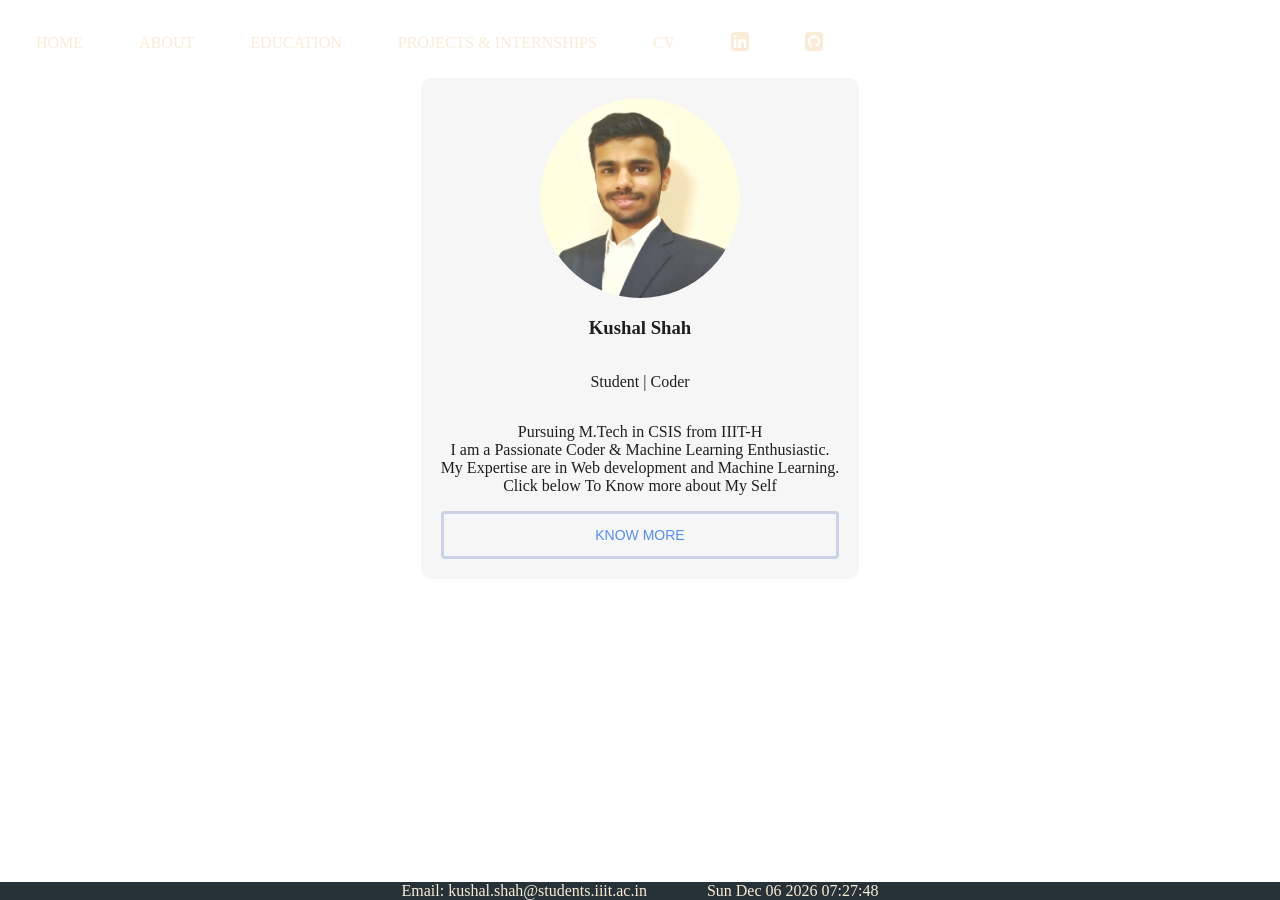
==== index.html @ 09ea5e89 "Spell Check" ====
<!DOCTYPE html>
<html>

<head>
    <title>Kushal Shah</title>
    <link rel="stylesheet" href="index.css">
    <!-- CSS Library for Icons and Fonts -->
    <link rel="stylesheet" href="https://cdnjs.cloudflare.com/ajax/libs/font-awesome/4.7.0/css/font-awesome.min.css">
</head>

<body onload="starter()">
    <div class="navbar">
        <a onclick="displayHome()">HOME</a>
        <a onclick="displayAbout()">ABOUT</a>
        <a onclick="displayEducation()">EDUCATION</a>
        <a onclick="displayProjects()">PROJECTS & INTERNSHIPS</a>
        <a href="resources/KushalShah_IIITH.pdf">CV</a>
        <a href="https://www.linkedin.com/in/kushal-s/" class="fa fa-linkedin-square fa-lg"></a>
        <a href="https://github.com/Kushal7788" class="fa fa-github-square fa-lg"></a>
    </div>
    <div id="home">
        <div class="card">
            <div class="card-body">
                <img src="images/Pro-Pic med.jpg" alt="Avatar">
                <h3>Kushal Shah</h3>
                <p>Student | Coder</p>
                <p>
                    Pursuing M.Tech in CSIS from IIIT-H <br>
                    I am a Passionate Coder &
                    Machine Learning Enthusiastic. <br>
                    My Expertise are in
                    Web development and Machine Learning. <br>
                    Click below To Know more about My Self
                </p>
                <button onclick="displayAbout()" class="btn card_btn">Know More</button>
            </div>
        </div>
    </div>
    <div id="about">
        <h1> Intro About Myself</h1>
        <div class="card">
            <div class="card-body">
                <h3>Introduction</h3>
                <p> Since childhood, I was always intrested in how the <br>
                    computers work so I wanted to become a Computer Engineer. <br>
                    Recently I completed my B.Tech program and I am now enrolled <br>
                    in a M.Tech Program at IIIT-Hyderabad. I very excited to start<br>
                    this new chapter of my life.<br>
                </p>
                <h3> Skills </h3>
                <p><b>Programming Languages :</b> C++, C, Python <br>
                    <b>Primary Skills :</b> Data Structures, Algorithms, Django, SQL, Machine Learning<br>
                    <b>Libraries and Tools :</b> Pandas, Matplotlib, Scikit-learn, GitHub.<br>
                </p>
                <h3>Extra Curricular</h3>
                <ul>
                    <li>Qualified GATE 2021. 97.98 percentile</li>
                    <li>Conducted Webinars on Basics of Python</li>
                    <li>Conducted 6 Workshops under Machine Learning and IoT Forum</li>
                    <li>Technical head at IoT Forum, VIIT and Co-Founder of Machine Learning Forum Committee, VIIT</li>
                </ul>
            </div>
        </div>
    </div>
    <div id="education">
        <h1>Education</h1>
        <div id="education-table">
            <table id="edutable">
                <thead>
                    <tr>
                        <th>College</th>
                        <th>Duration</th>
                        <th>CGPA</th>
                        <th>Qualification</th>
                    </tr>
                </thead>
                <tbody>
                    <tr>
                        <td>
                            <img src="images/iiith.jpeg" alt="College Image"> <br>
                            IIIT - Hyderabad
                        </td>
                        <td>Aug 2021 - Current</td>
                        <td>---</td>
                        <td>M.Tech CSIS</td>
                    </tr>
                    <tr>
                        <td>
                            <img src="images/viit.png" alt="College Image">
                            <br>
                            VIIT - Pune
                        </td>
                        <td>July 2017 - June 2021</td>
                        <td>9.84</td>
                        <td>B.Tech Computer Engineering</td>
                    </tr>
                    <tr>
                        <td>
                            <!-- <img src="images/iiith.jpeg" alt="College Image"> -->
                            Class XII
                        </td>
                        <td>June 2015 - June 2017</td>
                        <td>80.9%</td>
                        <td>PCM HSC Board</td>
                    </tr>
                </tbody>
            </table>
        </div>
    </div>
    <div id="projects">
        <div id="internships">
            <h1>Internships</h1>
            <table id="internship">
                <thead>
                    <tr>
                        <th>Company</th>
                        <th>Position</th>
                        <th>Date</th>
                        <th>Responsibilities</th>
                    </tr>
                </thead>
                <tbody>
                    <tr>
                        <td rowspan=3>Snowflake</td>
                        <td rowspan=3>Software Engineering Intern</td>
                        <td rowspan=3>Jan 2021 - June 2021</td>
                        <td>Developed an automation tool with Django and VueJs frameworks</td>
                    </tr>
                    <tr>
                        <td>Dockerized the web application and deployed on AWS ECS-Fargate</td>
                    </tr>
                    <tr>
                        <td>Built analytics dashboards from data warehouses using internal tools and SnowSQL</td>
                    </tr>
                    <tr>
                        <td rowspan=2>Integrated Decisions and Systems</td>
                        <td rowspan=2>Software Engineering Intern</td>
                        <td rowspan=2>Aug 2020 – Dec 2020</td>
                        <td>Developed a data analytics web application with Spring Boot and Angular frameworks</td>
                    </tr>
                    <tr>
                        <td>Designed automated test cases and optimized the performance of the web application</td>
                    </tr>
                </tbody>
            </table>
        </div>
        <div id="project-list">
            <h1>Projects</h1>
            <div class="cards">
                <div class="card">
                    <h3>Machine Learning Optimizers Comparison in <br> Jupyter Notebook and Survey Research Paper</h3>
                    <p>Researched different optimizer techniques that are <br>
                        compared on a test dataset to find the most <br>
                        effective optimizer to train the neural networks. <br>
                        Technology stack used :- Machine Learning, Deep Learning, <br>
                        Numpy, Pandas, Matplotlib, Seaborn<br>
                        Described the findings in form of Survey Paper<br>
                    </p>
                    <a href="https://github.com/Kushal7788/Optimizer-ML-Project" class="btn card_btn">Know
                        More</a>
                </div>
                <div class="card">
                    <h3>College Fest Web App in Django</h3>
                    <p>Developed a web app using Django with SQLite as DataBase. <br>
                        Architected for the purpose of online registration <br>
                        for fest events.<br>
                        Technology stack used :- Django, Rest APIs, Google OAuth, <br>
                        Bootstrap, Jquery <br>
                    </p>
                    <a href="https://github.com/Kushal7788/GandharvaWeb/tree/dev" class="btn card_btn">Know
                        More</a>
                </div>
                <div class="card">
                    <h3>RF Controlled Holonomic drive</h3>
                    <p>Designed the Holonomic drive using the Gyroscope sensors, <br>
                        PID controller, and Arduino for the purpose of national <br>
                        robotics competition. It was controlled with the RF module. <br>
                        Technology stack used :- Arduino, PID, Embedded Electronics, <br>
                        Android Development<br>
                    </p>
                    <a href="https://github.com/BOTwot/MR1-Traversal/tree/master/Failsafe" class="btn card_btn">Know
                        More</a>
                </div>
            </div>
            <br>
        </div>
    </div>
    <div id="footer">
        <a>Email: kushal.shah@students.iiit.ac.in</a>
        <a id="dateTime"></a>
    </div>
</body>
<script src="index.js"></script>

</html>
---- index.css ----
body {
    background-image: url('images/back.jpg');
    background-size: cover;
    background-repeat: no-repeat;
    /* background-position: center; */
}

h1 {
    align-items: center;
    color: blanchedalmond;
    text-align: center;
}

a {
    color: antiquewhite;
    display: inline;
    padding: 18px;
    margin: 10px;
    font-size: 16px;
    text-decoration: none;
}

img {
    width: 200px;
    height: 200px;
    border-radius: 50%;
}

#about {
    display: none;
}

#education {
    display: none;
}

#projects {
    display: none;
}

#footer {
    position: fixed;
    bottom: 0;
    left: 0;
    width: 100%;
    align-items: center;
    height: auto;
    background: #263238;
    text-align: center;
    color: #f4f4f4;
    /* padding: -5px 0px -5px 0px; */
}

.navbar {
    display: flex;
    height: auto;
    width: 100%;
}

.navbar a {
    color: antiquewhite;
    text-align: center;
    padding: 16px 18px;
}

.navbar a:hover {
    background-color: whitesmoke;
    opacity: 0.85;
    color: black;
}

#home .card {
    /* padding: 30px; */
    display: flex;
    flex-direction: column;
    align-items: center;
    justify-content: center;
    /* width: 500px; */
    flex: 1;
    flex-wrap: wrap;
    list-style: none;
    overflow: hidden;
    box-shadow: 0 0px 0px -14px rgba(0, 0, 0, 0.25);
}

.card:hover {
    box-shadow: 0 8px 16px 0 rgba(238, 238, 238, 0.2);
}

#home .card-body {
    display: flex;
    text-align: center;
    align-items: center;
    justify-content: space-evenly;
    flex-direction: column;
    background-color: whitesmoke;
    opacity: 0.88;
    padding: 20px;
    border-radius: 10px;
    position: relative;
    flex: 0.5;
}

#home .card-body:hover {
    background-color: whitesmoke;
    opacity: 0.92;
}

#home .card-body p {
    align-items: center;
    justify-content: space-evenly;
    flex-direction: column;
}

.btn {
    color: #3f80e2;
    padding: 0.8rem;
    font-size: 14px;
    text-transform: uppercase;
    border-radius: 4px;
    font-weight: 400;
    display: block;
    width: 100%;
    cursor: pointer;
    border: 3px solid rgba(10, 37, 153, 0.2);
    background: transparent;
}

.btn:hover {
    background-color: rgba(40, 84, 230, 0.12);
}

/* -----------------------   Education   ----------------------- */

#about .card {
    /* padding: 30px; */
    display: flex;
    flex-direction: column;
    align-items: center;
    justify-content: center;
    /* width: 500px; */
    flex: 1;
    flex-wrap: wrap;
    list-style: none;
    overflow: hidden;
    box-shadow: 0 0px 0px -14px rgba(0, 0, 0, 0.25);
    margin-bottom: 30px;
}

.card:hover {
    box-shadow: 0 8px 16px 0 rgba(238, 238, 238, 0.2);
}

#about .card-body {
    display: flex;
    text-align: left;
    align-items: center;
    justify-content: space-evenly;
    flex-direction: column;
    background-color: whitesmoke;
    opacity: 0.86;
    padding: 20px;
    border-radius: 10px;
    position: relative;
    flex: 0.5;
}

#about .card-body p {
    text-align: left;
}

/* -----------------------   Education   ----------------------- */

#education {
    margin: 10px;
    margin-top: 10px;
    margin-bottom: 40px;
}

#education-table table {
    border-collapse: collapse;
    width: 100%;
    background-color: whitesmoke;
    opacity: 0.86;
    box-shadow: 0 20px 40px -14px rgba(0, 0, 0, 0.25);
    border-radius: 5px;
    overflow: hidden;
    border: 2px solid;
    border-color: black;
}

#education-table table th, #education-table table td {
    border: 1px solid;
    border-color: grey;
    padding: 10px;
    align-items: center;
    text-align: center;
}

#education-table table td img {
    width: 200px;
    height: 200px;
    border-radius: 0%;
}

/* -----------------------   Projects & Internships   ----------------------- */

#projects h1 {
    align-items: center;
    color: blanchedalmond;
    text-align: center;
}

#internships table {
    border-collapse: collapse;
    width: 100%;
    background-color: whitesmoke;
    opacity: 0.86;
    box-shadow: 0 20px 40px -14px rgba(0, 0, 0, 0.25);
    border-radius: 5px;
    overflow: hidden;
    border: 2px solid;
    border-color: black;
}

#internships table th, #internships table td {
    border: 1px solid;
    border-color: grey;
    padding: 10px;
}

#projects .cards {
    display: flex;
    flex-wrap: wrap;
    list-style: none;
    margin: 0;
    padding: 0;
}

#projects .card {
    background-color: whitesmoke;
    opacity: 0.86;
    border-radius: 5px;
    box-shadow: 0 20px 40px -14px rgba(0, 0, 0, 0.25);
    display: flex;
    flex-direction: column;
    overflow: hidden;
    position: relative;
    word-wrap: break-word;
    background-clip: border-box;
    margin-left: 10px;
    margin-right: 10px;
    justify-content: center;
    text-align: center;
    align-items: center;
    margin-bottom: 10px;
    margin-top: 10px;
}

#projects .card:hover {
    box-shadow: 0 8px 16px 0 rgba(238, 238, 238, 0.2);
    background-color: whitesmoke;
    opacity: 1;
}

#projects .card h3 {
    color: black;
    font-size: 18px;
    font-weight: 700;
    text-transform: capitalize;
    margin-bottom: 20px;
    letter-spacing: -0.5;
    padding: 16px;
    word-wrap: normal;
}

#projects .card p {
    color: black;
    font-size: 14px;
    line-height: 1.5;
    margin-bottom: 1.25px;
    font-weight: 400;
    padding: 16px;
    word-wrap: normal;
}

#projects .card a {
    color: black;
    font-size: 14px;
    line-height: 1.5;
    margin-bottom: 1.25px;
    font-weight: 400;
    padding: 16px;
    word-wrap: normal;
    align-items: center;
    justify-content: center;
    text-align: center;
    border: transparent;
}
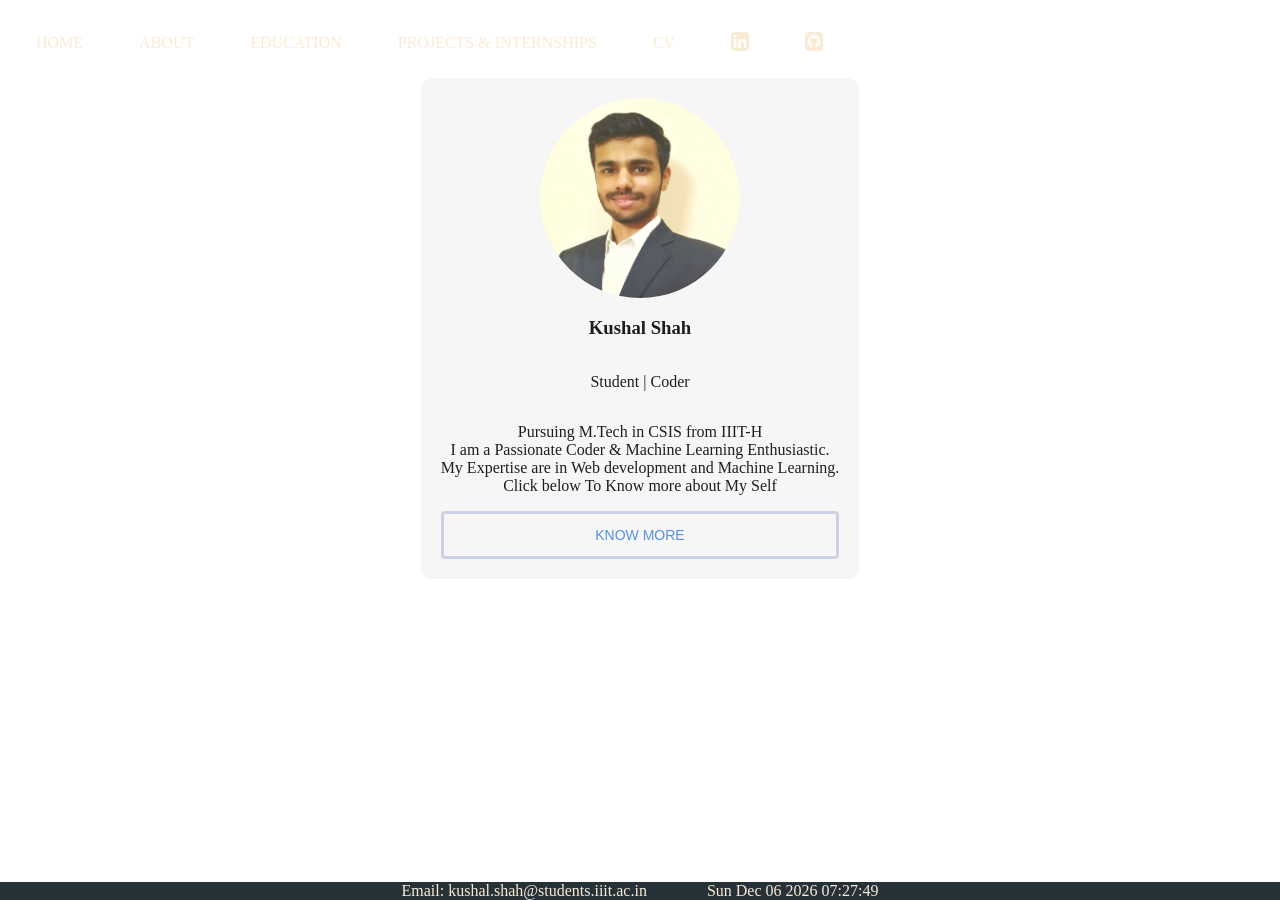
==== commit 8c386bbd: "Changes background image repeat position" ====
--- a/index.html
+++ b/index.html
@@ -10,10 +10,10 @@
 
 <body onload="starter()">
     <div class="navbar">
-        <a onclick="displayHome()">HOME</a>
-        <a onclick="displayAbout()">ABOUT</a>
-        <a onclick="displayEducation()">EDUCATION</a>
-        <a onclick="displayProjects()">PROJECTS & INTERNSHIPS</a>
+        <a href="#" onclick="displayHome()">HOME</a>
+        <a href="#" onclick="displayAbout()">ABOUT</a>
+        <a href="#" onclick="displayEducation()">EDUCATION</a>
+        <a href="#" onclick="displayProjects()">PROJECTS & INTERNSHIPS</a>
         <a href="resources/KushalShah_IIITH.pdf">CV</a>
         <a href="https://www.linkedin.com/in/kushal-s/" class="fa fa-linkedin-square fa-lg"></a>
         <a href="https://github.com/Kushal7788" class="fa fa-github-square fa-lg"></a>
@@ -192,4 +192,4 @@
 </body>
 <script src="index.js"></script>
 
-</html>
+</html>
--- a/index.css
+++ b/index.css
@@ -1,7 +1,7 @@
 body {
     background-image: url('images/back.jpg');
-    background-size: cover;
-    background-repeat: no-repeat;
+    background-size: 100%;
+    background-repeat:repeat-y;
     /* background-position: center; */
 }
 
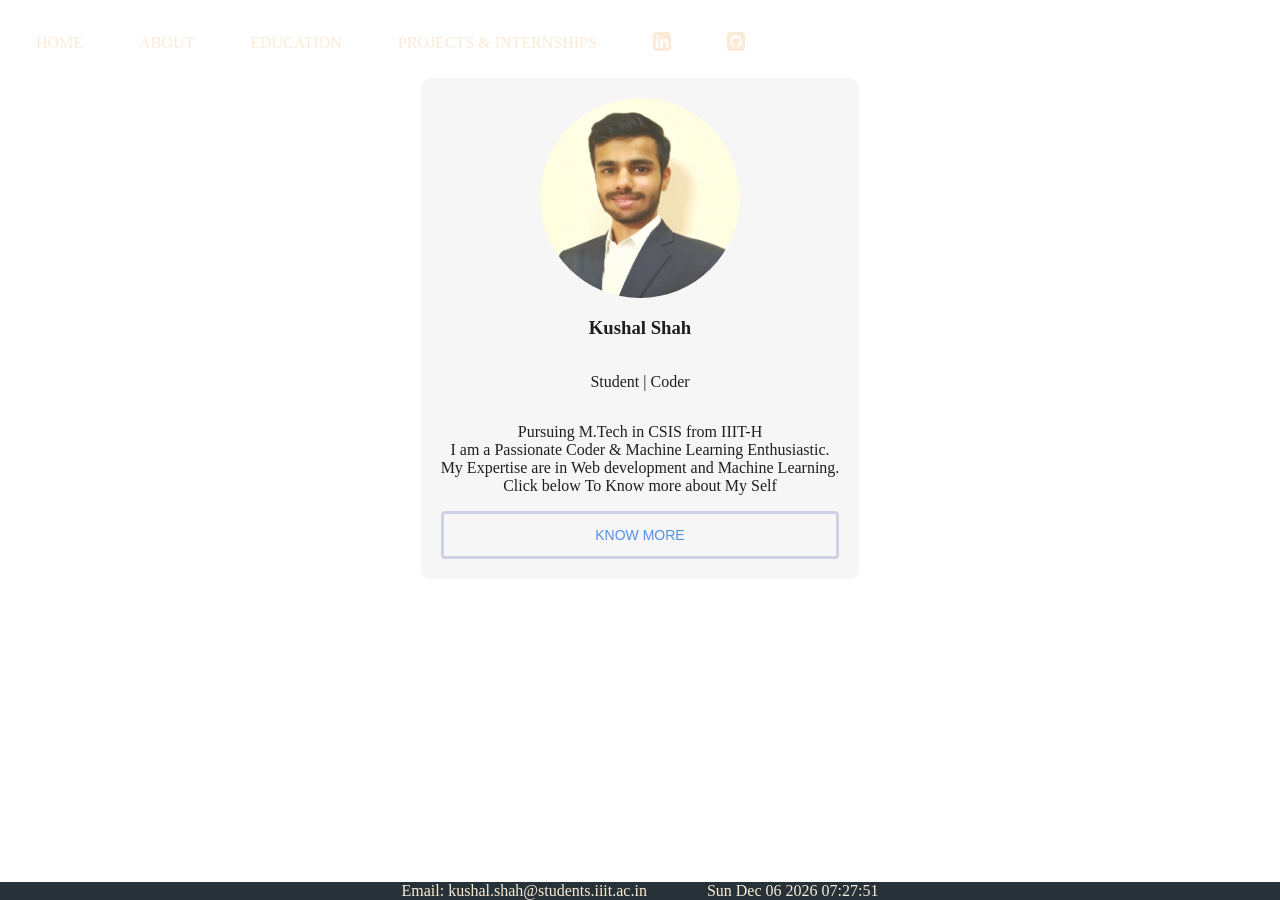
==== commit 03b2506f: "chore: remove CV download and its navbar link" ====
--- a/index.html
+++ b/index.html
@@ -14,7 +14,6 @@
         <a href="#" onclick="displayAbout()">ABOUT</a>
         <a href="#" onclick="displayEducation()">EDUCATION</a>
         <a href="#" onclick="displayProjects()">PROJECTS & INTERNSHIPS</a>
-        <a href="resources/KushalShah_IIITH.pdf">CV</a>
         <a href="https://www.linkedin.com/in/kushal-s/" class="fa fa-linkedin-square fa-lg"></a>
         <a href="https://github.com/Kushal7788" class="fa fa-github-square fa-lg"></a>
     </div>
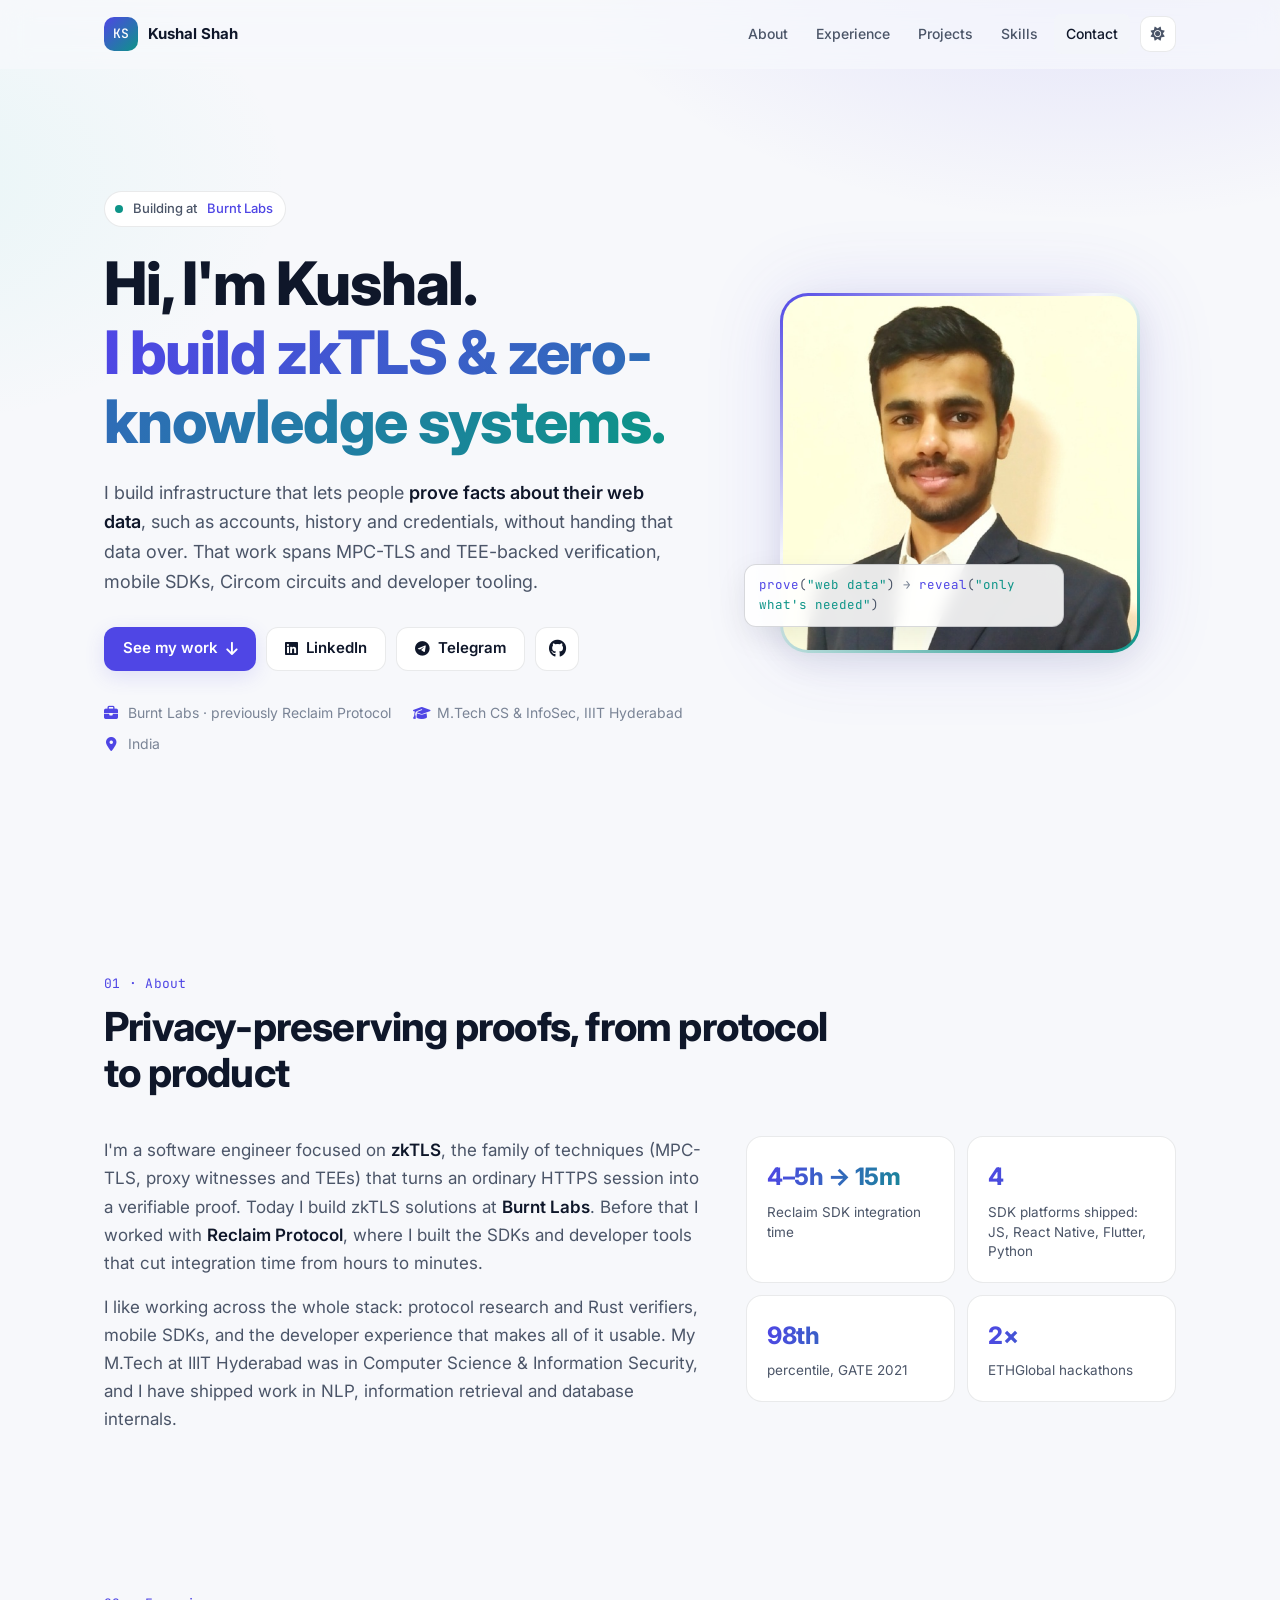
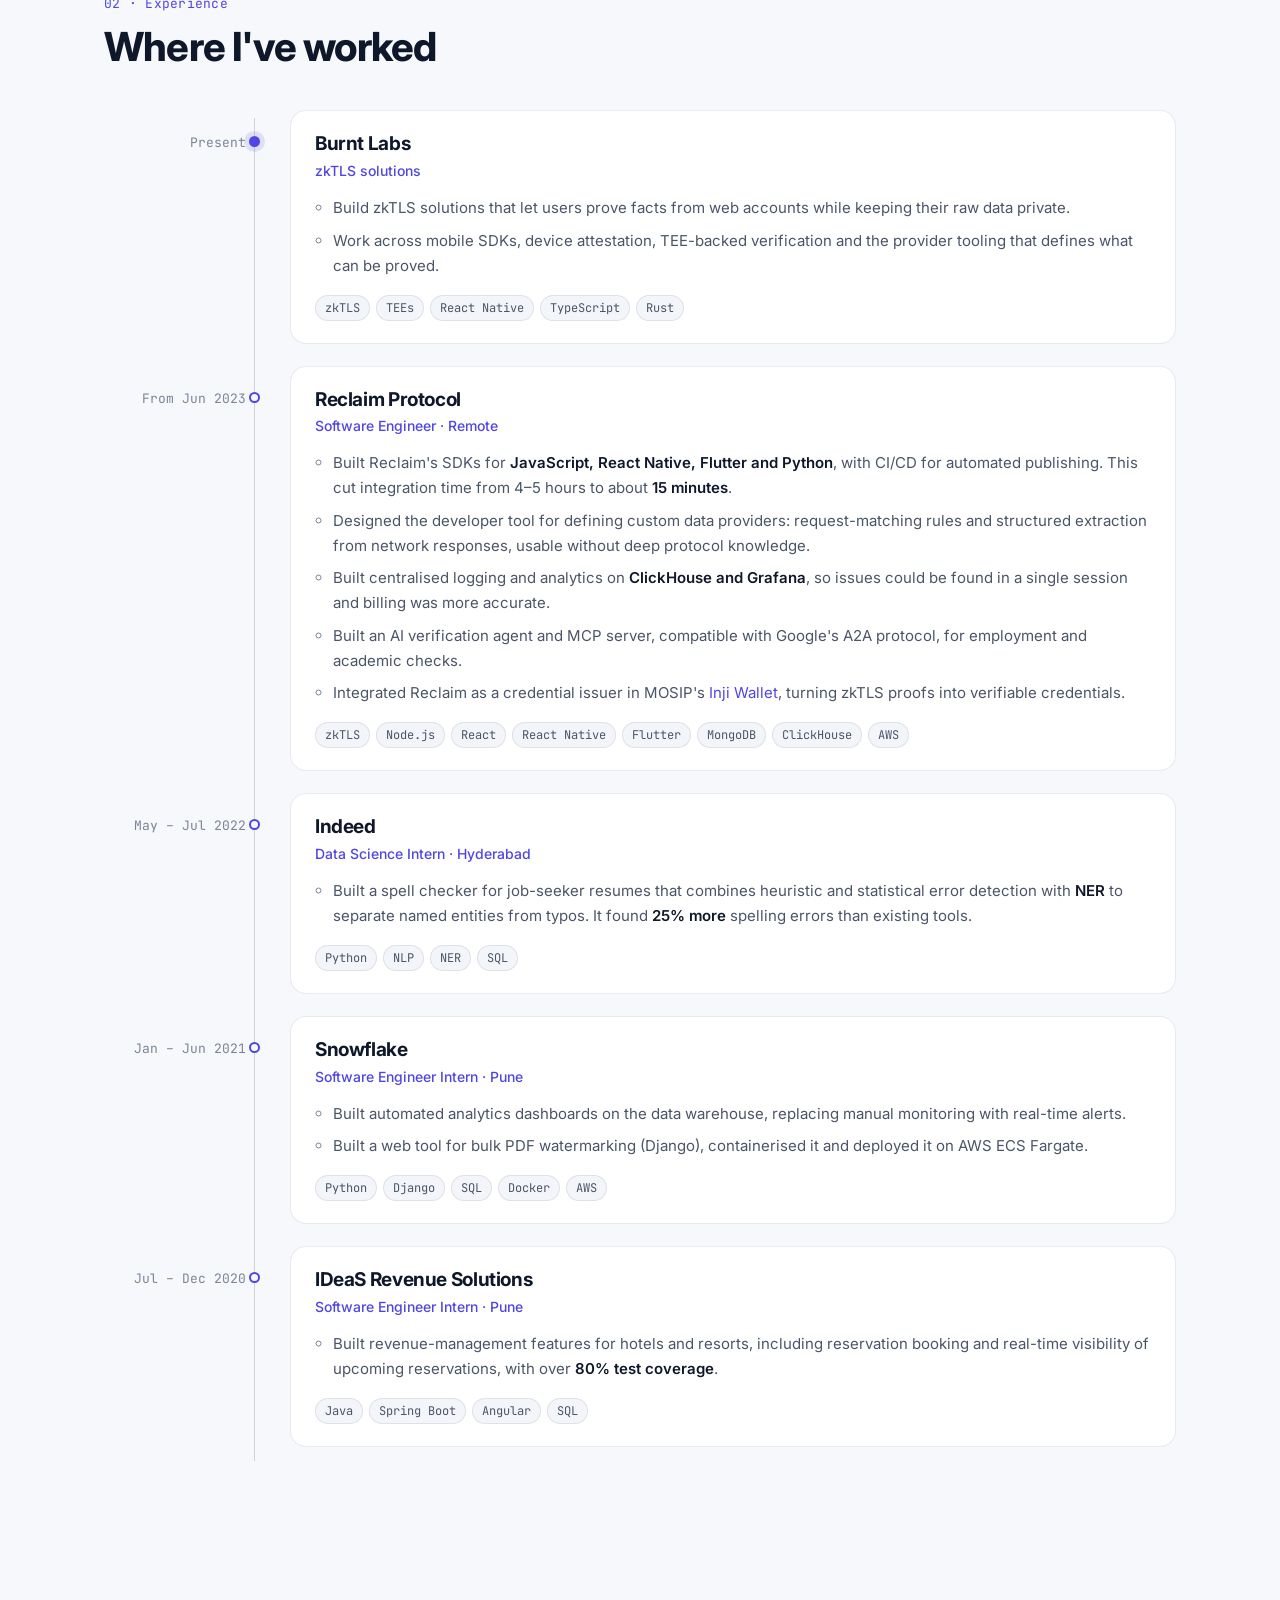
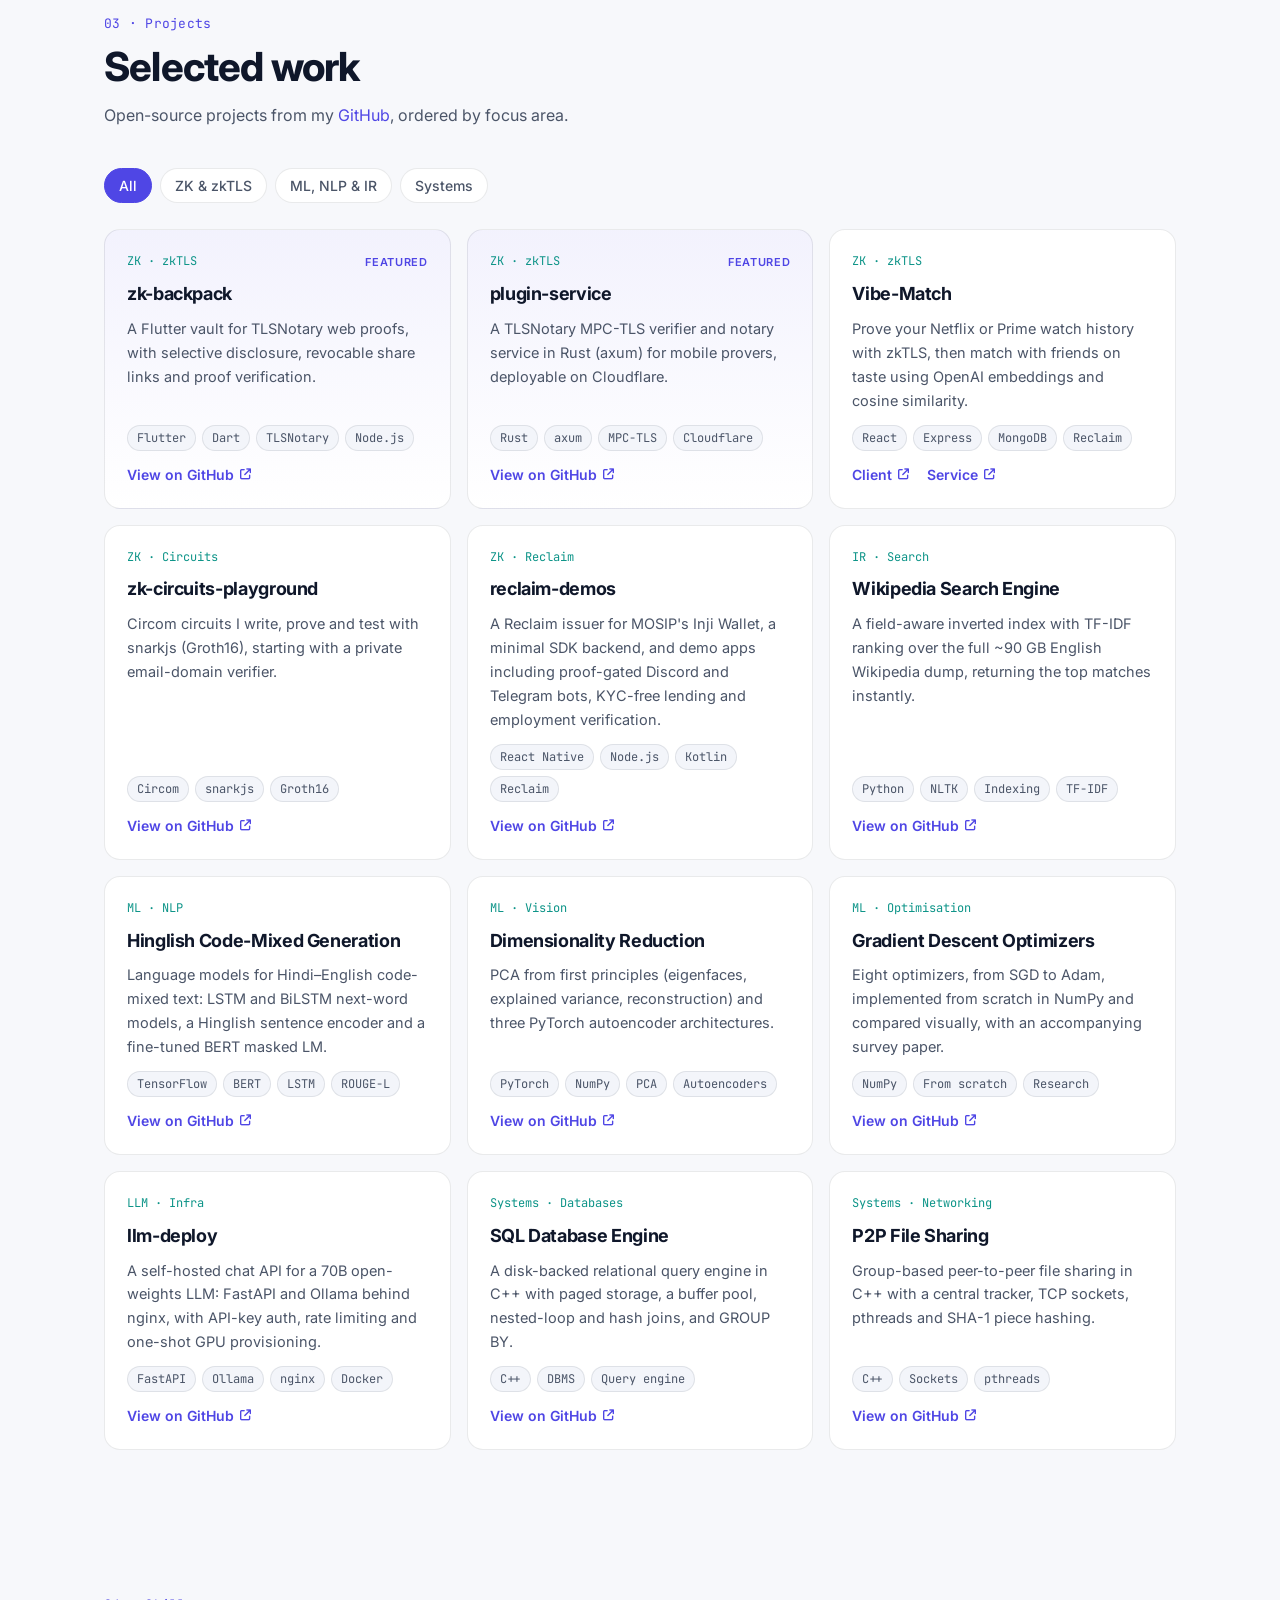
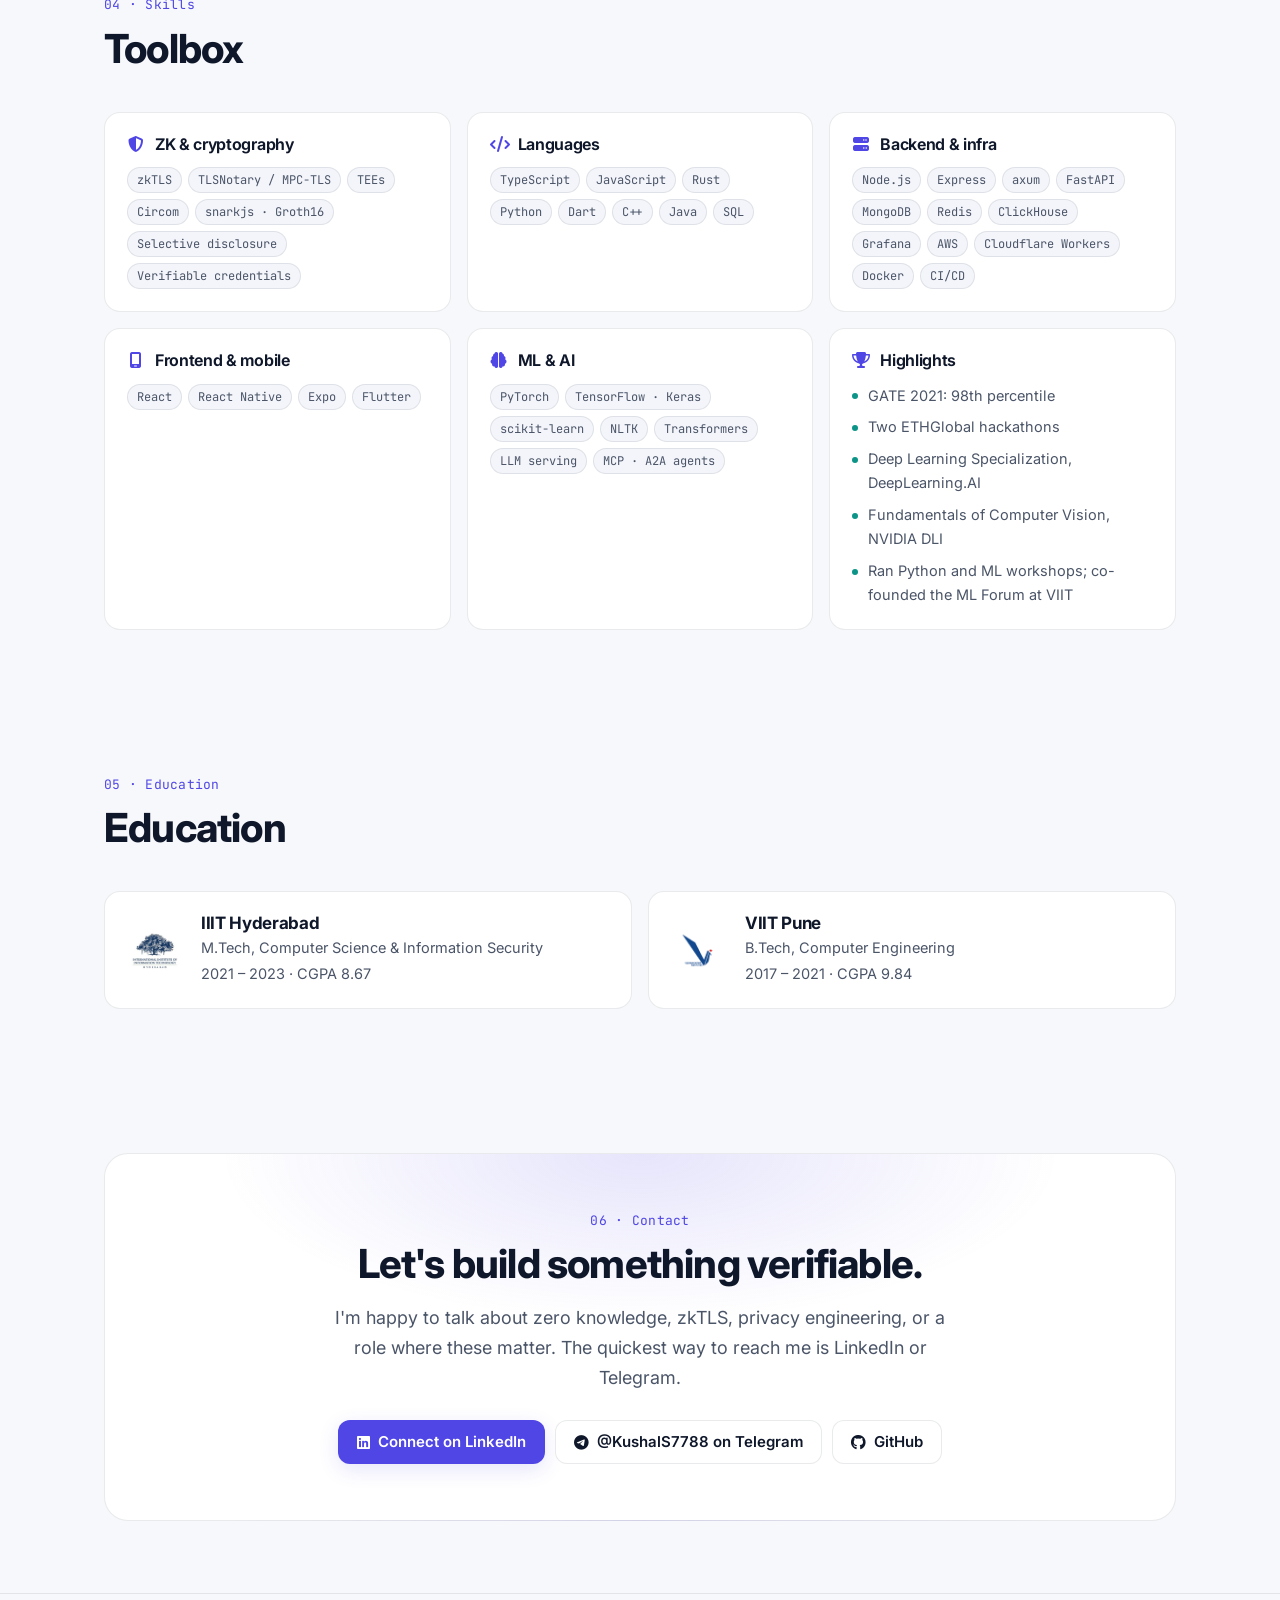
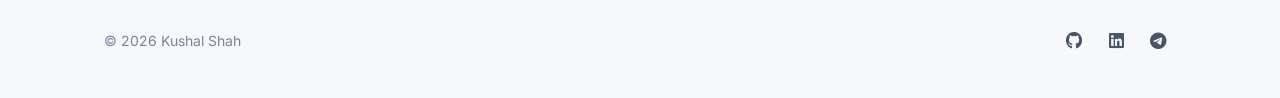
==== commit e74ee229: "Redesign site: modern single-page portfolio Dark-first design with a light theme toggle, sticky nav," ====
--- a/index.html
+++ b/index.html
@@ -1,194 +1,456 @@
 <!DOCTYPE html>
-<html>
-
+<html lang="en">
 <head>
-    <title>Kushal Shah</title>
-    <link rel="stylesheet" href="index.css">
-    <!-- CSS Library for Icons and Fonts -->
-    <link rel="stylesheet" href="https://cdnjs.cloudflare.com/ajax/libs/font-awesome/4.7.0/css/font-awesome.min.css">
+  <meta charset="utf-8">
+  <meta name="viewport" content="width=device-width, initial-scale=1">
+  <title>Kushal Shah · zkTLS &amp; Zero-Knowledge Engineer</title>
+  <meta name="description" content="Kushal Shah builds zkTLS and zero-knowledge systems that let people prove facts about their web data without handing that data over. Burnt Labs, previously Reclaim Protocol. M.Tech CS &amp; Information Security, IIIT Hyderabad.">
+  <meta name="author" content="Kushal Shah">
+  <link rel="canonical" href="https://kushal7788.github.io/">
+  <meta name="theme-color" content="#0a0c11">
+
+  <meta property="og:type" content="website">
+  <meta property="og:title" content="Kushal Shah · zkTLS &amp; Zero-Knowledge Engineer">
+  <meta property="og:description" content="Building privacy-preserving proofs of web data. Burnt Labs · previously Reclaim Protocol · IIIT Hyderabad.">
+  <meta property="og:url" content="https://kushal7788.github.io/">
+  <meta property="og:image" content="https://kushal7788.github.io/assets/img/kushal-shah.jpg">
+  <meta name="twitter:card" content="summary">
+
+  <link rel="icon" href="assets/img/favicon.svg" type="image/svg+xml">
+  <link rel="preconnect" href="https://fonts.googleapis.com">
+  <link rel="preconnect" href="https://fonts.gstatic.com" crossorigin>
+  <link rel="stylesheet" href="https://fonts.googleapis.com/css2?family=Inter:wght@400;500;600;700;800&family=JetBrains+Mono:wght@400;500&display=swap">
+  <link rel="stylesheet" href="https://cdnjs.cloudflare.com/ajax/libs/font-awesome/6.5.2/css/all.min.css" crossorigin="anonymous" referrerpolicy="no-referrer">
+  <link rel="stylesheet" href="assets/css/main.css">
+  <script>
+    (function () {
+      document.documentElement.classList.add("js");
+      try {
+        var t = localStorage.getItem("theme");
+        if (t === "light" || t === "dark") document.documentElement.setAttribute("data-theme", t);
+      } catch (e) {}
+    })();
+  </script>
 </head>
 
-<body onload="starter()">
-    <div class="navbar">
-        <a href="#" onclick="displayHome()">HOME</a>
-        <a href="#" onclick="displayAbout()">ABOUT</a>
-        <a href="#" onclick="displayEducation()">EDUCATION</a>
-        <a href="#" onclick="displayProjects()">PROJECTS & INTERNSHIPS</a>
-        <a href="https://www.linkedin.com/in/kushal-s/" class="fa fa-linkedin-square fa-lg"></a>
-        <a href="https://github.com/Kushal7788" class="fa fa-github-square fa-lg"></a>
+<body>
+  <a class="skip-link" href="#main">Skip to content</a>
+
+  <header class="site-header" id="top">
+    <nav class="nav container" aria-label="Primary">
+      <a class="brand" href="#top" aria-label="Kushal Shah, back to top">
+        <span class="brand-mark">KS</span>
+        <span class="brand-name">Kushal Shah</span>
+      </a>
+      <button class="nav-toggle" aria-expanded="false" aria-controls="nav-links" aria-label="Open menu">
+        <span></span><span></span>
+      </button>
+      <ul class="nav-links" id="nav-links">
+        <li><a href="#about">About</a></li>
+        <li><a href="#experience">Experience</a></li>
+        <li><a href="#projects">Projects</a></li>
+        <li><a href="#skills">Skills</a></li>
+        <li><a href="#contact">Contact</a></li>
+        <li>
+          <button class="theme-toggle" type="button" aria-label="Toggle colour theme">
+            <i class="fa-solid fa-moon icon-dark" aria-hidden="true"></i>
+            <i class="fa-solid fa-sun icon-light" aria-hidden="true"></i>
+          </button>
+        </li>
+      </ul>
+    </nav>
+  </header>
+
+  <main id="main">
+    <!-- Hero -->
+    <section class="hero container">
+      <div class="hero-text reveal">
+        <p class="eyebrow"><span class="pulse" aria-hidden="true"></span>Building at <a href="https://github.com/burnt-labs">Burnt Labs</a></p>
+        <h1>Hi, I'm Kushal.<br><span class="gradient-text">I build zkTLS &amp; zero-knowledge systems.</span></h1>
+        <p class="lead">
+          I build infrastructure that lets people <strong>prove facts about their web data</strong>, such as accounts,
+          history and credentials, without handing that data over. That work spans MPC-TLS and TEE-backed verification,
+          mobile SDKs, Circom circuits and developer tooling.
+        </p>
+        <div class="hero-cta">
+          <a class="btn btn-primary" href="#projects">See my work <i class="fa-solid fa-arrow-down" aria-hidden="true"></i></a>
+          <a class="btn btn-ghost" href="https://www.linkedin.com/in/kushal-s/" target="_blank" rel="noopener"><i class="fa-brands fa-linkedin" aria-hidden="true"></i> LinkedIn</a>
+          <a class="btn btn-ghost" href="https://t.me/KushalS7788" target="_blank" rel="noopener"><i class="fa-brands fa-telegram" aria-hidden="true"></i> Telegram</a>
+          <a class="btn btn-icon" href="https://github.com/Kushal7788" target="_blank" rel="noopener" aria-label="GitHub"><i class="fa-brands fa-github" aria-hidden="true"></i></a>
+        </div>
+        <ul class="hero-meta" aria-label="Highlights">
+          <li><i class="fa-solid fa-briefcase" aria-hidden="true"></i> Burnt Labs · previously Reclaim Protocol</li>
+          <li><i class="fa-solid fa-graduation-cap" aria-hidden="true"></i> M.Tech CS &amp; InfoSec, IIIT Hyderabad</li>
+          <li><i class="fa-solid fa-location-dot" aria-hidden="true"></i> India</li>
+        </ul>
+      </div>
+      <div class="hero-photo reveal">
+        <div class="photo-ring">
+          <img src="assets/img/kushal-shah.jpg" width="560" height="560" alt="Portrait of Kushal Shah">
+        </div>
+        <div class="code-chip" aria-hidden="true">
+          <span class="c-key">prove</span>(<span class="c-str">"web data"</span>) <span class="c-op">→</span> <span class="c-key">reveal</span>(<span class="c-str">"only what's needed"</span>)
+        </div>
+      </div>
+    </section>
+
+    <!-- About -->
+    <section id="about" class="section container">
+      <div class="section-head reveal">
+        <p class="kicker">01 · About</p>
+        <h2>Privacy-preserving proofs, from protocol to product</h2>
+      </div>
+      <div class="about-grid">
+        <div class="about-copy reveal">
+          <p>
+            I'm a software engineer focused on <strong>zkTLS</strong>, the family of techniques (MPC-TLS, proxy
+            witnesses and TEEs) that turns an ordinary HTTPS session into a verifiable proof. Today I build zkTLS
+            solutions at <strong>Burnt Labs</strong>. Before that I worked with <strong>Reclaim Protocol</strong>,
+            where I built the SDKs and developer tools that cut integration time from hours to minutes.
+          </p>
+          <p>
+            I like working across the whole stack: protocol research and Rust verifiers, mobile SDKs, and
+            the developer experience that makes all of it usable. My M.Tech at IIIT Hyderabad was in Computer
+            Science &amp; Information Security, and I have shipped work in NLP, information retrieval and
+            database internals.
+          </p>
+        </div>
+        <ul class="stat-grid reveal" aria-label="At a glance">
+          <li class="stat"><span class="stat-num">4–5h → 15m</span><span class="stat-label">Reclaim SDK integration time</span></li>
+          <li class="stat"><span class="stat-num">4</span><span class="stat-label">SDK platforms shipped: JS, React Native, Flutter, Python</span></li>
+          <li class="stat"><span class="stat-num">98th</span><span class="stat-label">percentile, GATE 2021</span></li>
+          <li class="stat"><span class="stat-num">2×</span><span class="stat-label">ETHGlobal hackathons</span></li>
+        </ul>
+      </div>
+    </section>
+
+    <!-- Experience -->
+    <section id="experience" class="section container">
+      <div class="section-head reveal">
+        <p class="kicker">02 · Experience</p>
+        <h2>Where I've worked</h2>
+      </div>
+
+      <ol class="timeline">
+        <li class="t-item reveal">
+          <div class="t-meta">
+            <span class="t-date">Present</span>
+          </div>
+          <article class="t-card">
+            <header>
+              <h3>Burnt Labs</h3>
+              <p class="t-role">zkTLS solutions</p>
+            </header>
+            <ul>
+              <li>Build zkTLS solutions that let users prove facts from web accounts while keeping their raw data private.</li>
+              <li>Work across mobile SDKs, device attestation, TEE-backed verification and the provider tooling that defines what can be proved.</li>
+            </ul>
+            <ul class="tags" aria-label="Technologies"><li>zkTLS</li><li>TEEs</li><li>React Native</li><li>TypeScript</li><li>Rust</li></ul>
+          </article>
+        </li>
+
+        <li class="t-item reveal">
+          <div class="t-meta">
+            <span class="t-date">From Jun 2023</span>
+          </div>
+          <article class="t-card">
+            <header>
+              <h3><a href="https://www.reclaimprotocol.org/" target="_blank" rel="noopener">Reclaim Protocol</a></h3>
+              <p class="t-role">Software Engineer · Remote</p>
+            </header>
+            <ul>
+              <li>Built Reclaim's SDKs for <strong>JavaScript, React Native, Flutter and Python</strong>, with CI/CD for automated publishing. This cut integration time from 4–5 hours to about <strong>15 minutes</strong>.</li>
+              <li>Designed the developer tool for defining custom data providers: request-matching rules and structured extraction from network responses, usable without deep protocol knowledge.</li>
+              <li>Built centralised logging and analytics on <strong>ClickHouse and Grafana</strong>, so issues could be found in a single session and billing was more accurate.</li>
+              <li>Built an AI verification agent and MCP server, compatible with Google's A2A protocol, for employment and academic checks.</li>
+              <li>Integrated Reclaim as a credential issuer in MOSIP's <a href="https://github.com/Kushal7788/reclaim-demos/tree/main/mosip-contributions/inji-wallet-reclaim-issuer">Inji Wallet</a>, turning zkTLS proofs into verifiable credentials.</li>
+            </ul>
+            <ul class="tags" aria-label="Technologies"><li>zkTLS</li><li>Node.js</li><li>React</li><li>React Native</li><li>Flutter</li><li>MongoDB</li><li>ClickHouse</li><li>AWS</li></ul>
+          </article>
+        </li>
+
+        <li class="t-item reveal">
+          <div class="t-meta">
+            <span class="t-date">May – Jul 2022</span>
+          </div>
+          <article class="t-card">
+            <header>
+              <h3>Indeed</h3>
+              <p class="t-role">Data Science Intern · Hyderabad</p>
+            </header>
+            <ul>
+              <li>Built a spell checker for job-seeker resumes that combines heuristic and statistical error detection with <strong>NER</strong> to separate named entities from typos. It found <strong>25% more</strong> spelling errors than existing tools.</li>
+            </ul>
+            <ul class="tags" aria-label="Technologies"><li>Python</li><li>NLP</li><li>NER</li><li>SQL</li></ul>
+          </article>
+        </li>
+
+        <li class="t-item reveal">
+          <div class="t-meta">
+            <span class="t-date">Jan – Jun 2021</span>
+          </div>
+          <article class="t-card">
+            <header>
+              <h3>Snowflake</h3>
+              <p class="t-role">Software Engineer Intern · Pune</p>
+            </header>
+            <ul>
+              <li>Built automated analytics dashboards on the data warehouse, replacing manual monitoring with real-time alerts.</li>
+              <li>Built a web tool for bulk PDF watermarking (Django), containerised it and deployed it on AWS ECS Fargate.</li>
+            </ul>
+            <ul class="tags" aria-label="Technologies"><li>Python</li><li>Django</li><li>SQL</li><li>Docker</li><li>AWS</li></ul>
+          </article>
+        </li>
+
+        <li class="t-item reveal">
+          <div class="t-meta">
+            <span class="t-date">Jul – Dec 2020</span>
+          </div>
+          <article class="t-card">
+            <header>
+              <h3>IDeaS Revenue Solutions</h3>
+              <p class="t-role">Software Engineer Intern · Pune</p>
+            </header>
+            <ul>
+              <li>Built revenue-management features for hotels and resorts, including reservation booking and real-time visibility of upcoming reservations, with over <strong>80% test coverage</strong>.</li>
+            </ul>
+            <ul class="tags" aria-label="Technologies"><li>Java</li><li>Spring Boot</li><li>Angular</li><li>SQL</li></ul>
+          </article>
+        </li>
+      </ol>
+    </section>
+
+    <!-- Projects -->
+    <section id="projects" class="section container">
+      <div class="section-head reveal">
+        <p class="kicker">03 · Projects</p>
+        <h2>Selected work</h2>
+        <p class="section-sub">Open-source projects from my <a href="https://github.com/Kushal7788" target="_blank" rel="noopener">GitHub</a>, ordered by focus area.</p>
+      </div>
+
+      <div class="filters reveal" role="group" aria-label="Filter projects">
+        <button class="chip is-active" type="button" data-filter="all" aria-pressed="true">All</button>
+        <button class="chip" type="button" data-filter="zk" aria-pressed="false">ZK &amp; zkTLS</button>
+        <button class="chip" type="button" data-filter="ml" aria-pressed="false">ML, NLP &amp; IR</button>
+        <button class="chip" type="button" data-filter="systems" aria-pressed="false">Systems</button>
+      </div>
+
+      <div class="project-grid">
+        <article class="p-card featured reveal" data-tags="zk">
+          <div class="p-top"><span class="p-cat">ZK · zkTLS</span><span class="p-badge">Featured</span></div>
+          <h3>zk-backpack</h3>
+          <p>A Flutter vault for TLSNotary web proofs, with selective disclosure, revocable share links and proof verification.</p>
+          <ul class="tags"><li>Flutter</li><li>Dart</li><li>TLSNotary</li><li>Node.js</li></ul>
+          <div class="p-links">
+            <a class="p-link" href="https://github.com/Kushal7788/zk-backpack" target="_blank" rel="noopener">View on GitHub <i class="fa-solid fa-arrow-up-right-from-square" aria-hidden="true"></i></a>
+          </div>
+        </article>
+
+        <article class="p-card featured reveal" data-tags="zk">
+          <div class="p-top"><span class="p-cat">ZK · zkTLS</span><span class="p-badge">Featured</span></div>
+          <h3>plugin-service</h3>
+          <p>A TLSNotary MPC-TLS verifier and notary service in Rust (axum) for mobile provers, deployable on Cloudflare.</p>
+          <ul class="tags"><li>Rust</li><li>axum</li><li>MPC-TLS</li><li>Cloudflare</li></ul>
+          <div class="p-links">
+            <a class="p-link" href="https://github.com/Kushal7788/plugin-service" target="_blank" rel="noopener">View on GitHub <i class="fa-solid fa-arrow-up-right-from-square" aria-hidden="true"></i></a>
+          </div>
+        </article>
+
+        <article class="p-card reveal" data-tags="zk ml">
+          <div class="p-top"><span class="p-cat">ZK · zkTLS</span></div>
+          <h3>Vibe-Match</h3>
+          <p>Prove your Netflix or Prime watch history with zkTLS, then match with friends on taste using OpenAI embeddings and cosine similarity.</p>
+          <ul class="tags"><li>React</li><li>Express</li><li>MongoDB</li><li>Reclaim</li></ul>
+          <div class="p-links">
+            <a class="p-link" href="https://github.com/Kushal7788/Vibe-Match-Client" target="_blank" rel="noopener">Client <i class="fa-solid fa-arrow-up-right-from-square" aria-hidden="true"></i></a>
+            <a class="p-link" href="https://github.com/Kushal7788/Vibe-Match-Service" target="_blank" rel="noopener">Service <i class="fa-solid fa-arrow-up-right-from-square" aria-hidden="true"></i></a>
+          </div>
+        </article>
+
+        <article class="p-card reveal" data-tags="zk">
+          <div class="p-top"><span class="p-cat">ZK · Circuits</span></div>
+          <h3>zk-circuits-playground</h3>
+          <p>Circom circuits I write, prove and test with snarkjs (Groth16), starting with a private email-domain verifier.</p>
+          <ul class="tags"><li>Circom</li><li>snarkjs</li><li>Groth16</li></ul>
+          <div class="p-links">
+            <a class="p-link" href="https://github.com/Kushal7788/zk-circuits-playground" target="_blank" rel="noopener">View on GitHub <i class="fa-solid fa-arrow-up-right-from-square" aria-hidden="true"></i></a>
+          </div>
+        </article>
+
+        <article class="p-card reveal" data-tags="zk">
+          <div class="p-top"><span class="p-cat">ZK · Reclaim</span></div>
+          <h3>reclaim-demos</h3>
+          <p>A Reclaim issuer for MOSIP's Inji Wallet, a minimal SDK backend, and demo apps including proof-gated Discord and Telegram bots, KYC-free lending and employment verification.</p>
+          <ul class="tags"><li>React Native</li><li>Node.js</li><li>Kotlin</li><li>Reclaim</li></ul>
+          <div class="p-links">
+            <a class="p-link" href="https://github.com/Kushal7788/reclaim-demos" target="_blank" rel="noopener">View on GitHub <i class="fa-solid fa-arrow-up-right-from-square" aria-hidden="true"></i></a>
+          </div>
+        </article>
+
+        <article class="p-card reveal" data-tags="ml systems">
+          <div class="p-top"><span class="p-cat">IR · Search</span></div>
+          <h3>Wikipedia Search Engine</h3>
+          <p>A field-aware inverted index with TF-IDF ranking over the full ~90 GB English Wikipedia dump, returning the top matches instantly.</p>
+          <ul class="tags"><li>Python</li><li>NLTK</li><li>Indexing</li><li>TF-IDF</li></ul>
+          <div class="p-links">
+            <a class="p-link" href="https://github.com/Kushal7788/Wikipedia_Search_Engine" target="_blank" rel="noopener">View on GitHub <i class="fa-solid fa-arrow-up-right-from-square" aria-hidden="true"></i></a>
+          </div>
+        </article>
+
+        <article class="p-card reveal" data-tags="ml">
+          <div class="p-top"><span class="p-cat">ML · NLP</span></div>
+          <h3>Hinglish Code-Mixed Generation</h3>
+          <p>Language models for Hindi–English code-mixed text: LSTM and BiLSTM next-word models, a Hinglish sentence encoder and a fine-tuned BERT masked LM.</p>
+          <ul class="tags"><li>TensorFlow</li><li>BERT</li><li>LSTM</li><li>ROUGE-L</li></ul>
+          <div class="p-links">
+            <a class="p-link" href="https://github.com/Kushal7788/CodeMix_Generation" target="_blank" rel="noopener">View on GitHub <i class="fa-solid fa-arrow-up-right-from-square" aria-hidden="true"></i></a>
+          </div>
+        </article>
+
+        <article class="p-card reveal" data-tags="ml">
+          <div class="p-top"><span class="p-cat">ML · Vision</span></div>
+          <h3>Dimensionality Reduction</h3>
+          <p>PCA from first principles (eigenfaces, explained variance, reconstruction) and three PyTorch autoencoder architectures.</p>
+          <ul class="tags"><li>PyTorch</li><li>NumPy</li><li>PCA</li><li>Autoencoders</li></ul>
+          <div class="p-links">
+            <a class="p-link" href="https://github.com/Kushal7788/Dimensionality_Reduction_Techniques" target="_blank" rel="noopener">View on GitHub <i class="fa-solid fa-arrow-up-right-from-square" aria-hidden="true"></i></a>
+          </div>
+        </article>
+
+        <article class="p-card reveal" data-tags="ml">
+          <div class="p-top"><span class="p-cat">ML · Optimisation</span></div>
+          <h3>Gradient Descent Optimizers</h3>
+          <p>Eight optimizers, from SGD to Adam, implemented from scratch in NumPy and compared visually, with an accompanying survey paper.</p>
+          <ul class="tags"><li>NumPy</li><li>From scratch</li><li>Research</li></ul>
+          <div class="p-links">
+            <a class="p-link" href="https://github.com/Kushal7788/Optimizer-ML-Project" target="_blank" rel="noopener">View on GitHub <i class="fa-solid fa-arrow-up-right-from-square" aria-hidden="true"></i></a>
+          </div>
+        </article>
+
+        <article class="p-card reveal" data-tags="ml systems">
+          <div class="p-top"><span class="p-cat">LLM · Infra</span></div>
+          <h3>llm-deploy</h3>
+          <p>A self-hosted chat API for a 70B open-weights LLM: FastAPI and Ollama behind nginx, with API-key auth, rate limiting and one-shot GPU provisioning.</p>
+          <ul class="tags"><li>FastAPI</li><li>Ollama</li><li>nginx</li><li>Docker</li></ul>
+          <div class="p-links">
+            <a class="p-link" href="https://github.com/Kushal7788/llm-deploy" target="_blank" rel="noopener">View on GitHub <i class="fa-solid fa-arrow-up-right-from-square" aria-hidden="true"></i></a>
+          </div>
+        </article>
+
+        <article class="p-card reveal" data-tags="systems">
+          <div class="p-top"><span class="p-cat">Systems · Databases</span></div>
+          <h3>SQL Database Engine</h3>
+          <p>A disk-backed relational query engine in C++ with paged storage, a buffer pool, nested-loop and hash joins, and GROUP BY.</p>
+          <ul class="tags"><li>C++</li><li>DBMS</li><li>Query engine</li></ul>
+          <div class="p-links">
+            <a class="p-link" href="https://github.com/Kushal7788/SQL_Database_Engine" target="_blank" rel="noopener">View on GitHub <i class="fa-solid fa-arrow-up-right-from-square" aria-hidden="true"></i></a>
+          </div>
+        </article>
+
+        <article class="p-card reveal" data-tags="systems">
+          <div class="p-top"><span class="p-cat">Systems · Networking</span></div>
+          <h3>P2P File Sharing</h3>
+          <p>Group-based peer-to-peer file sharing in C++ with a central tracker, TCP sockets, pthreads and SHA-1 piece hashing.</p>
+          <ul class="tags"><li>C++</li><li>Sockets</li><li>pthreads</li></ul>
+          <div class="p-links">
+            <a class="p-link" href="https://github.com/Kushal7788/P2P_File_Sharing_System" target="_blank" rel="noopener">View on GitHub <i class="fa-solid fa-arrow-up-right-from-square" aria-hidden="true"></i></a>
+          </div>
+        </article>
+      </div>
+    </section>
+
+    <!-- Skills -->
+    <section id="skills" class="section container">
+      <div class="section-head reveal">
+        <p class="kicker">04 · Skills</p>
+        <h2>Toolbox</h2>
+      </div>
+      <div class="skills-grid">
+        <div class="skill-card reveal">
+          <h3><i class="fa-solid fa-shield-halved" aria-hidden="true"></i> ZK &amp; cryptography</h3>
+          <ul class="tags"><li>zkTLS</li><li>TLSNotary / MPC-TLS</li><li>TEEs</li><li>Circom</li><li>snarkjs · Groth16</li><li>Selective disclosure</li><li>Verifiable credentials</li></ul>
+        </div>
+        <div class="skill-card reveal">
+          <h3><i class="fa-solid fa-code" aria-hidden="true"></i> Languages</h3>
+          <ul class="tags"><li>TypeScript</li><li>JavaScript</li><li>Rust</li><li>Python</li><li>Dart</li><li>C++</li><li>Java</li><li>SQL</li></ul>
+        </div>
+        <div class="skill-card reveal">
+          <h3><i class="fa-solid fa-server" aria-hidden="true"></i> Backend &amp; infra</h3>
+          <ul class="tags"><li>Node.js</li><li>Express</li><li>axum</li><li>FastAPI</li><li>MongoDB</li><li>Redis</li><li>ClickHouse</li><li>Grafana</li><li>AWS</li><li>Cloudflare Workers</li><li>Docker</li><li>CI/CD</li></ul>
+        </div>
+        <div class="skill-card reveal">
+          <h3><i class="fa-solid fa-mobile-screen" aria-hidden="true"></i> Frontend &amp; mobile</h3>
+          <ul class="tags"><li>React</li><li>React Native</li><li>Expo</li><li>Flutter</li></ul>
+        </div>
+        <div class="skill-card reveal">
+          <h3><i class="fa-solid fa-brain" aria-hidden="true"></i> ML &amp; AI</h3>
+          <ul class="tags"><li>PyTorch</li><li>TensorFlow · Keras</li><li>scikit-learn</li><li>NLTK</li><li>Transformers</li><li>LLM serving</li><li>MCP · A2A agents</li></ul>
+        </div>
+        <div class="skill-card reveal">
+          <h3><i class="fa-solid fa-trophy" aria-hidden="true"></i> Highlights</h3>
+          <ul class="plain">
+            <li>GATE 2021: 98th percentile</li>
+            <li>Two ETHGlobal hackathons</li>
+            <li>Deep Learning Specialization, DeepLearning.AI</li>
+            <li>Fundamentals of Computer Vision, NVIDIA DLI</li>
+            <li>Ran Python and ML workshops; co-founded the ML Forum at VIIT</li>
+          </ul>
+        </div>
+      </div>
+    </section>
+
+    <!-- Education -->
+    <section id="education" class="section container">
+      <div class="section-head reveal">
+        <p class="kicker">05 · Education</p>
+        <h2>Education</h2>
+      </div>
+      <div class="edu-grid">
+        <article class="edu-card reveal">
+          <img src="assets/img/iiith.jpeg" width="56" height="56" alt="IIIT Hyderabad logo" loading="lazy">
+          <div>
+            <h3>IIIT Hyderabad</h3>
+            <p>M.Tech, Computer Science &amp; Information Security</p>
+            <p class="muted">2021 – 2023 · CGPA 8.67</p>
+          </div>
+        </article>
+        <article class="edu-card reveal">
+          <img src="assets/img/viit.png" width="56" height="56" alt="VIIT Pune logo" loading="lazy">
+          <div>
+            <h3>VIIT Pune</h3>
+            <p>B.Tech, Computer Engineering</p>
+            <p class="muted">2017 – 2021 · CGPA 9.84</p>
+          </div>
+        </article>
+      </div>
+    </section>
+
+    <!-- Contact -->
+    <section id="contact" class="section container">
+      <div class="contact-card reveal">
+        <p class="kicker">06 · Contact</p>
+        <h2>Let's build something verifiable.</h2>
+        <p class="lead">I'm happy to talk about zero knowledge, zkTLS, privacy engineering, or a role where these matter. The quickest way to reach me is LinkedIn or Telegram.</p>
+        <div class="contact-actions">
+          <a class="btn btn-primary" href="https://www.linkedin.com/in/kushal-s/" target="_blank" rel="noopener"><i class="fa-brands fa-linkedin" aria-hidden="true"></i> Connect on LinkedIn</a>
+          <a class="btn btn-ghost" href="https://t.me/KushalS7788" target="_blank" rel="noopener"><i class="fa-brands fa-telegram" aria-hidden="true"></i> @KushalS7788 on Telegram</a>
+          <a class="btn btn-ghost" href="https://github.com/Kushal7788" target="_blank" rel="noopener"><i class="fa-brands fa-github" aria-hidden="true"></i> GitHub</a>
+        </div>
+      </div>
+    </section>
+  </main>
+
+  <footer class="site-footer">
+    <div class="container footer-inner">
+      <p>© <span id="year">2026</span> Kushal Shah</p>
+      <ul class="footer-links">
+        <li><a href="https://github.com/Kushal7788" target="_blank" rel="noopener" aria-label="GitHub"><i class="fa-brands fa-github" aria-hidden="true"></i></a></li>
+        <li><a href="https://www.linkedin.com/in/kushal-s/" target="_blank" rel="noopener" aria-label="LinkedIn"><i class="fa-brands fa-linkedin" aria-hidden="true"></i></a></li>
+        <li><a href="https://t.me/KushalS7788" target="_blank" rel="noopener" aria-label="Telegram"><i class="fa-brands fa-telegram" aria-hidden="true"></i></a></li>
+      </ul>
     </div>
-    <div id="home">
-        <div class="card">
-            <div class="card-body">
-                <img src="images/Pro-Pic med.jpg" alt="Avatar">
-                <h3>Kushal Shah</h3>
-                <p>Student | Coder</p>
-                <p>
-                    Pursuing M.Tech in CSIS from IIIT-H <br>
-                    I am a Passionate Coder &
-                    Machine Learning Enthusiastic. <br>
-                    My Expertise are in
-                    Web development and Machine Learning. <br>
-                    Click below To Know more about My Self
-                </p>
-                <button onclick="displayAbout()" class="btn card_btn">Know More</button>
-            </div>
-        </div>
-    </div>
-    <div id="about">
-        <h1> Intro About Myself</h1>
-        <div class="card">
-            <div class="card-body">
-                <h3>Introduction</h3>
-                <p> Since childhood, I was always intrested in how the <br>
-                    computers work so I wanted to become a Computer Engineer. <br>
-                    Recently I completed my B.Tech program and I am now enrolled <br>
-                    in a M.Tech Program at IIIT-Hyderabad. I very excited to start<br>
-                    this new chapter of my life.<br>
-                </p>
-                <h3> Skills </h3>
-                <p><b>Programming Languages :</b> C++, C, Python <br>
-                    <b>Primary Skills :</b> Data Structures, Algorithms, Django, SQL, Machine Learning<br>
-                    <b>Libraries and Tools :</b> Pandas, Matplotlib, Scikit-learn, GitHub.<br>
-                </p>
-                <h3>Extra Curricular</h3>
-                <ul>
-                    <li>Qualified GATE 2021. 97.98 percentile</li>
-                    <li>Conducted Webinars on Basics of Python</li>
-                    <li>Conducted 6 Workshops under Machine Learning and IoT Forum</li>
-                    <li>Technical head at IoT Forum, VIIT and Co-Founder of Machine Learning Forum Committee, VIIT</li>
-                </ul>
-            </div>
-        </div>
-    </div>
-    <div id="education">
-        <h1>Education</h1>
-        <div id="education-table">
-            <table id="edutable">
-                <thead>
-                    <tr>
-                        <th>College</th>
-                        <th>Duration</th>
-                        <th>CGPA</th>
-                        <th>Qualification</th>
-                    </tr>
-                </thead>
-                <tbody>
-                    <tr>
-                        <td>
-                            <img src="images/iiith.jpeg" alt="College Image"> <br>
-                            IIIT - Hyderabad
-                        </td>
-                        <td>Aug 2021 - Current</td>
-                        <td>---</td>
-                        <td>M.Tech CSIS</td>
-                    </tr>
-                    <tr>
-                        <td>
-                            <img src="images/viit.png" alt="College Image">
-                            <br>
-                            VIIT - Pune
-                        </td>
-                        <td>July 2017 - June 2021</td>
-                        <td>9.84</td>
-                        <td>B.Tech Computer Engineering</td>
-                    </tr>
-                    <tr>
-                        <td>
-                            <!-- <img src="images/iiith.jpeg" alt="College Image"> -->
-                            Class XII
-                        </td>
-                        <td>June 2015 - June 2017</td>
-                        <td>80.9%</td>
-                        <td>PCM HSC Board</td>
-                    </tr>
-                </tbody>
-            </table>
-        </div>
-    </div>
-    <div id="projects">
-        <div id="internships">
-            <h1>Internships</h1>
-            <table id="internship">
-                <thead>
-                    <tr>
-                        <th>Company</th>
-                        <th>Position</th>
-                        <th>Date</th>
-                        <th>Responsibilities</th>
-                    </tr>
-                </thead>
-                <tbody>
-                    <tr>
-                        <td rowspan=3>Snowflake</td>
-                        <td rowspan=3>Software Engineering Intern</td>
-                        <td rowspan=3>Jan 2021 - June 2021</td>
-                        <td>Developed an automation tool with Django and VueJs frameworks</td>
-                    </tr>
-                    <tr>
-                        <td>Dockerized the web application and deployed on AWS ECS-Fargate</td>
-                    </tr>
-                    <tr>
-                        <td>Built analytics dashboards from data warehouses using internal tools and SnowSQL</td>
-                    </tr>
-                    <tr>
-                        <td rowspan=2>Integrated Decisions and Systems</td>
-                        <td rowspan=2>Software Engineering Intern</td>
-                        <td rowspan=2>Aug 2020 – Dec 2020</td>
-                        <td>Developed a data analytics web application with Spring Boot and Angular frameworks</td>
-                    </tr>
-                    <tr>
-                        <td>Designed automated test cases and optimized the performance of the web application</td>
-                    </tr>
-                </tbody>
-            </table>
-        </div>
-        <div id="project-list">
-            <h1>Projects</h1>
-            <div class="cards">
-                <div class="card">
-                    <h3>Machine Learning Optimizers Comparison in <br> Jupyter Notebook and Survey Research Paper</h3>
-                    <p>Researched different optimizer techniques that are <br>
-                        compared on a test dataset to find the most <br>
-                        effective optimizer to train the neural networks. <br>
-                        Technology stack used :- Machine Learning, Deep Learning, <br>
-                        Numpy, Pandas, Matplotlib, Seaborn<br>
-                        Described the findings in form of Survey Paper<br>
-                    </p>
-                    <a href="https://github.com/Kushal7788/Optimizer-ML-Project" class="btn card_btn">Know
-                        More</a>
-                </div>
-                <div class="card">
-                    <h3>College Fest Web App in Django</h3>
-                    <p>Developed a web app using Django with SQLite as DataBase. <br>
-                        Architected for the purpose of online registration <br>
-                        for fest events.<br>
-                        Technology stack used :- Django, Rest APIs, Google OAuth, <br>
-                        Bootstrap, Jquery <br>
-                    </p>
-                    <a href="https://github.com/Kushal7788/GandharvaWeb/tree/dev" class="btn card_btn">Know
-                        More</a>
-                </div>
-                <div class="card">
-                    <h3>RF Controlled Holonomic drive</h3>
-                    <p>Designed the Holonomic drive using the Gyroscope sensors, <br>
-                        PID controller, and Arduino for the purpose of national <br>
-                        robotics competition. It was controlled with the RF module. <br>
-                        Technology stack used :- Arduino, PID, Embedded Electronics, <br>
-                        Android Development<br>
-                    </p>
-                    <a href="https://github.com/BOTwot/MR1-Traversal/tree/master/Failsafe" class="btn card_btn">Know
-                        More</a>
-                </div>
-            </div>
-            <br>
-        </div>
-    </div>
-    <div id="footer">
-        <a>Email: kushal.shah@students.iiit.ac.in</a>
-        <a id="dateTime"></a>
-    </div>
+  </footer>
+
+  <script src="assets/js/main.js" defer></script>
 </body>
-<script src="index.js"></script>
-
-</html>+</html>
--- a/assets/css/main.css
+++ b/assets/css/main.css
@@ -0,0 +1,376 @@
+/* ==========================================================================
+   Kushal Shah, personal site
+   Dark-first design with a light theme. No build step.
+   ========================================================================== */
+
+:root {
+  --bg: #0a0c11;
+  --bg-soft: #0e1118;
+  --surface: #121620;
+  --surface-2: #171c28;
+  --border: rgba(255, 255, 255, 0.08);
+  --border-strong: rgba(255, 255, 255, 0.14);
+  --text: #e7e9ef;
+  --muted: #9aa3b5;
+  --faint: #6b7385;
+  --accent: #8b93ff;
+  --accent-2: #2dd4bf;
+  --accent-ink: #0a0c11;
+  --glow: rgba(139, 147, 255, 0.22);
+  --shadow: 0 10px 30px rgba(0, 0, 0, 0.35);
+  --radius: 16px;
+  --radius-sm: 10px;
+  --maxw: 1120px;
+  --font: "Inter", system-ui, -apple-system, "Segoe UI", Roboto, sans-serif;
+  --mono: "JetBrains Mono", ui-monospace, SFMono-Regular, Menlo, monospace;
+  color-scheme: dark;
+}
+
+@media (prefers-color-scheme: light) {
+  :root:not([data-theme="dark"]) {
+    --bg: #f7f8fb;
+    --bg-soft: #eef0f6;
+    --surface: #ffffff;
+    --surface-2: #f3f5fa;
+    --border: rgba(15, 23, 42, 0.09);
+    --border-strong: rgba(15, 23, 42, 0.16);
+    --text: #0f172a;
+    --muted: #4b5568;
+    --faint: #7a8496;
+    --accent: #4f46e5;
+    --accent-2: #0d9488;
+    --accent-ink: #ffffff;
+    --glow: rgba(79, 70, 229, 0.14);
+    --shadow: 0 10px 30px rgba(15, 23, 42, 0.08);
+    color-scheme: light;
+  }
+}
+
+:root[data-theme="light"] {
+  --bg: #f7f8fb;
+  --bg-soft: #eef0f6;
+  --surface: #ffffff;
+  --surface-2: #f3f5fa;
+  --border: rgba(15, 23, 42, 0.09);
+  --border-strong: rgba(15, 23, 42, 0.16);
+  --text: #0f172a;
+  --muted: #4b5568;
+  --faint: #7a8496;
+  --accent: #4f46e5;
+  --accent-2: #0d9488;
+  --accent-ink: #ffffff;
+  --glow: rgba(79, 70, 229, 0.14);
+  --shadow: 0 10px 30px rgba(15, 23, 42, 0.08);
+  color-scheme: light;
+}
+
+/* ---------- Base ---------- */
+*,
+*::before,
+*::after { box-sizing: border-box; }
+
+html { scroll-behavior: smooth; scroll-padding-top: 84px; -webkit-text-size-adjust: 100%; }
+
+body {
+  margin: 0;
+  font-family: var(--font);
+  font-size: 16px;
+  line-height: 1.65;
+  color: var(--text);
+  background:
+    radial-gradient(900px 520px at 85% -10%, var(--glow), transparent 60%),
+    radial-gradient(700px 420px at -10% 20%, rgba(45, 212, 191, 0.08), transparent 60%),
+    var(--bg);
+  background-attachment: fixed;
+  -webkit-font-smoothing: antialiased;
+  overflow-x: hidden;
+}
+
+img { max-width: 100%; display: block; }
+a { color: var(--accent); text-decoration: none; }
+a:hover { text-decoration: underline; text-underline-offset: 3px; }
+strong { color: var(--text); font-weight: 600; }
+h1, h2, h3 { line-height: 1.15; margin: 0; letter-spacing: -0.02em; }
+ul { margin: 0; padding: 0; }
+
+:focus-visible { outline: 2px solid var(--accent); outline-offset: 3px; border-radius: 6px; }
+
+.container { width: 100%; max-width: var(--maxw); margin: 0 auto; padding: 0 24px; }
+.muted { color: var(--faint); }
+
+.skip-link {
+  position: absolute; left: 16px; top: -48px; z-index: 100;
+  background: var(--accent); color: var(--accent-ink);
+  padding: 8px 14px; border-radius: 8px; font-weight: 600;
+}
+.skip-link:focus { top: 12px; text-decoration: none; }
+
+/* ---------- Header / nav ---------- */
+.site-header {
+  position: sticky; top: 0; z-index: 50;
+  backdrop-filter: saturate(160%) blur(14px);
+  -webkit-backdrop-filter: saturate(160%) blur(14px);
+  background: color-mix(in srgb, var(--bg) 72%, transparent);
+  border-bottom: 1px solid transparent;
+  transition: border-color 0.2s ease;
+}
+.site-header.scrolled { border-bottom-color: var(--border); }
+
+.nav { display: flex; align-items: center; justify-content: space-between; height: 68px; }
+
+.brand { display: inline-flex; align-items: center; gap: 10px; color: var(--text); font-weight: 700; }
+.brand:hover { text-decoration: none; }
+.brand-mark {
+  display: grid; place-items: center; width: 34px; height: 34px; border-radius: 10px;
+  font-family: var(--mono); font-size: 13px; font-weight: 500; color: var(--accent-ink);
+  background: linear-gradient(135deg, var(--accent), var(--accent-2));
+}
+.brand-name { font-size: 15px; }
+
+.nav-links { display: flex; align-items: center; gap: 4px; list-style: none; }
+.nav-links a {
+  display: block; padding: 8px 12px; border-radius: 8px;
+  color: var(--muted); font-size: 14px; font-weight: 500;
+}
+.nav-links a:hover, .nav-links a.active { color: var(--text); background: var(--surface-2); text-decoration: none; }
+
+.theme-toggle {
+  display: grid; place-items: center; width: 36px; height: 36px; margin-left: 6px;
+  border-radius: 10px; border: 1px solid var(--border); background: var(--surface);
+  color: var(--muted); cursor: pointer; font-size: 14px;
+}
+.theme-toggle:hover { color: var(--text); border-color: var(--border-strong); }
+.theme-toggle .icon-light { display: none; }
+:root[data-theme="light"] .theme-toggle .icon-light { display: inline; }
+:root[data-theme="light"] .theme-toggle .icon-dark { display: none; }
+@media (prefers-color-scheme: light) {
+  :root:not([data-theme="dark"]) .theme-toggle .icon-light { display: inline; }
+  :root:not([data-theme="dark"]) .theme-toggle .icon-dark { display: none; }
+}
+
+.nav-toggle {
+  display: none; width: 40px; height: 40px; border: 1px solid var(--border); border-radius: 10px;
+  background: var(--surface); cursor: pointer; flex-direction: column; justify-content: center; gap: 5px; padding: 0 10px;
+}
+.nav-toggle span { display: block; height: 2px; background: var(--text); border-radius: 2px; transition: transform 0.2s ease; }
+.nav-toggle[aria-expanded="true"] span:first-child { transform: translateY(3.5px) rotate(45deg); }
+.nav-toggle[aria-expanded="true"] span:last-child { transform: translateY(-3.5px) rotate(-45deg); }
+
+/* ---------- Buttons, chips, tags ---------- */
+.btn {
+  display: inline-flex; align-items: center; gap: 8px;
+  height: 44px; padding: 0 18px; border-radius: 12px;
+  font-size: 15px; font-weight: 600; white-space: nowrap;
+  border: 1px solid transparent; transition: transform 0.15s ease, background 0.2s ease, border-color 0.2s ease;
+}
+.btn:hover { text-decoration: none; transform: translateY(-1px); }
+.btn-primary { background: var(--accent); color: var(--accent-ink); box-shadow: 0 6px 20px var(--glow); }
+.btn-primary:hover { filter: brightness(1.06); }
+.btn-ghost { background: var(--surface); color: var(--text); border-color: var(--border); }
+.btn-ghost:hover { border-color: var(--border-strong); }
+.btn-icon { width: 44px; justify-content: center; padding: 0; background: var(--surface); color: var(--text); border-color: var(--border); font-size: 18px; }
+
+.tags { display: flex; flex-wrap: wrap; gap: 6px; list-style: none; }
+.tags li {
+  font-family: var(--mono); font-size: 12px; line-height: 1;
+  padding: 6px 9px; border-radius: 999px;
+  color: var(--muted); background: var(--surface-2); border: 1px solid var(--border);
+}
+
+.chip {
+  font: 500 14px var(--font); color: var(--muted);
+  padding: 8px 14px; border-radius: 999px; cursor: pointer;
+  background: var(--surface); border: 1px solid var(--border);
+  transition: color 0.2s ease, border-color 0.2s ease, background 0.2s ease;
+}
+.chip:hover { color: var(--text); border-color: var(--border-strong); }
+.chip.is-active { color: var(--accent-ink); background: var(--accent); border-color: var(--accent); }
+
+/* ---------- Hero ---------- */
+.hero {
+  display: grid; grid-template-columns: 1.35fr 1fr; align-items: center; gap: 56px;
+  min-height: calc(100vh - 68px); padding-top: 48px; padding-bottom: 72px;
+}
+.eyebrow {
+  display: inline-flex; align-items: center; gap: 10px; margin: 0 0 22px;
+  padding: 6px 12px 6px 10px; border-radius: 999px; font-size: 13px; font-weight: 500;
+  color: var(--muted); background: var(--surface); border: 1px solid var(--border);
+}
+.pulse { width: 8px; height: 8px; border-radius: 50%; background: var(--accent-2); box-shadow: 0 0 0 0 rgba(45, 212, 191, 0.6); animation: pulse 2s infinite; }
+@keyframes pulse { 0% { box-shadow: 0 0 0 0 rgba(45, 212, 191, 0.55); } 70% { box-shadow: 0 0 0 8px rgba(45, 212, 191, 0); } 100% { box-shadow: 0 0 0 0 rgba(45, 212, 191, 0); } }
+
+.hero h1 { font-size: clamp(36px, 5.2vw, 60px); font-weight: 800; }
+.gradient-text {
+  background: linear-gradient(100deg, var(--accent), var(--accent-2));
+  -webkit-background-clip: text; background-clip: text; color: transparent;
+}
+.lead { font-size: 18px; color: var(--muted); max-width: 620px; margin: 22px 0 0; }
+.hero-cta { display: flex; flex-wrap: wrap; gap: 10px; margin-top: 30px; }
+.hero-meta { display: flex; flex-wrap: wrap; gap: 8px 22px; margin-top: 30px; list-style: none; color: var(--faint); font-size: 14px; }
+.hero-meta i { color: var(--accent); margin-right: 6px; width: 14px; text-align: center; }
+
+.hero-photo { position: relative; justify-self: center; }
+.photo-ring {
+  position: relative; width: min(360px, 78vw); aspect-ratio: 1; border-radius: 28px; padding: 3px;
+  background: linear-gradient(140deg, var(--accent), transparent 40%, var(--accent-2));
+  box-shadow: var(--shadow), 0 0 80px var(--glow);
+}
+.photo-ring img { width: 100%; height: 100%; object-fit: cover; border-radius: 25px; }
+.code-chip {
+  position: absolute; left: -36px; bottom: 26px; max-width: 320px;
+  font-family: var(--mono); font-size: 12.5px; color: var(--muted);
+  padding: 10px 14px; border-radius: 12px;
+  background: color-mix(in srgb, var(--surface) 88%, transparent);
+  border: 1px solid var(--border-strong); box-shadow: var(--shadow);
+  backdrop-filter: blur(8px); -webkit-backdrop-filter: blur(8px);
+}
+.c-key { color: var(--accent); }
+.c-str { color: var(--accent-2); }
+.c-op { color: var(--faint); }
+
+/* ---------- Sections ---------- */
+.section { padding: 72px 24px; }
+.section-head { margin-bottom: 40px; max-width: 760px; }
+.kicker { font-family: var(--mono); font-size: 13px; color: var(--accent); margin: 0 0 10px; letter-spacing: 0.02em; }
+.section h2 { font-size: clamp(28px, 3.4vw, 40px); font-weight: 750; }
+.section-sub { color: var(--muted); margin: 12px 0 0; }
+
+/* About */
+.about-grid { display: grid; grid-template-columns: 1.4fr 1fr; gap: 40px; align-items: start; }
+.about-copy p { color: var(--muted); font-size: 17px; margin: 0 0 16px; }
+.stat-grid { display: grid; grid-template-columns: 1fr 1fr; gap: 12px; list-style: none; }
+.stat {
+  padding: 20px; border-radius: var(--radius); background: var(--surface); border: 1px solid var(--border);
+  display: flex; flex-direction: column; gap: 6px;
+}
+.stat-num { font-size: 24px; font-weight: 750; letter-spacing: -0.02em; background: linear-gradient(100deg, var(--accent), var(--accent-2)); -webkit-background-clip: text; background-clip: text; color: transparent; }
+.stat-label { font-size: 13.5px; color: var(--muted); line-height: 1.45; }
+
+/* Experience timeline */
+.timeline { list-style: none; position: relative; padding: 0; margin: 0; }
+.timeline::before { content: ""; position: absolute; left: 150px; top: 8px; bottom: 8px; width: 1px; background: var(--border-strong); }
+.t-item { display: grid; grid-template-columns: 150px 1fr; gap: 36px; position: relative; padding-bottom: 22px; }
+.t-item::before {
+  content: ""; position: absolute; left: 145px; top: 26px; width: 11px; height: 11px; border-radius: 50%;
+  background: var(--bg); border: 2px solid var(--accent);
+}
+.t-item:first-child::before { background: var(--accent); box-shadow: 0 0 0 5px var(--glow); }
+.t-meta { padding-top: 18px; text-align: right; padding-right: 8px; }
+.t-date { font-family: var(--mono); font-size: 13px; color: var(--faint); }
+.t-card {
+  padding: 22px 24px; border-radius: var(--radius); background: var(--surface); border: 1px solid var(--border);
+  transition: border-color 0.2s ease, transform 0.2s ease;
+}
+.t-card:hover { border-color: var(--border-strong); }
+.t-card h3 { font-size: 19px; font-weight: 700; }
+.t-card h3 a { color: var(--text); }
+.t-role { margin: 4px 0 14px; color: var(--accent); font-size: 14px; font-weight: 500; }
+.t-card > ul:not(.tags) { padding-left: 18px; color: var(--muted); font-size: 15px; display: grid; gap: 8px; margin-bottom: 16px; }
+.t-card > ul:not(.tags) li::marker { color: var(--faint); }
+
+/* Projects */
+.filters { display: flex; flex-wrap: wrap; gap: 8px; margin-bottom: 26px; }
+.project-grid { display: grid; grid-template-columns: repeat(3, 1fr); gap: 16px; }
+.p-card {
+  display: flex; flex-direction: column; gap: 12px; padding: 22px;
+  border-radius: var(--radius); background: var(--surface); border: 1px solid var(--border);
+  transition: transform 0.2s ease, border-color 0.2s ease, box-shadow 0.2s ease;
+}
+.p-card:hover { transform: translateY(-3px); border-color: var(--border-strong); box-shadow: var(--shadow); }
+.p-card.featured { background: linear-gradient(180deg, color-mix(in srgb, var(--accent) 7%, var(--surface)), var(--surface)); }
+.p-card[hidden] { display: none; }
+.p-top { display: flex; justify-content: space-between; align-items: center; }
+.p-cat { font-family: var(--mono); font-size: 12px; color: var(--accent-2); }
+.p-badge { font-size: 11px; font-weight: 600; text-transform: uppercase; letter-spacing: 0.06em; color: var(--accent); }
+.p-card h3 { font-size: 18px; font-weight: 700; }
+.p-card p { margin: 0; color: var(--muted); font-size: 14.5px; flex: 1; }
+.p-links { display: flex; flex-wrap: wrap; gap: 6px 18px; }
+.p-link { font-size: 14px; font-weight: 600; display: inline-flex; align-items: center; gap: 6px; }
+.p-link i { font-size: 11px; }
+
+/* Skills */
+.skills-grid { display: grid; grid-template-columns: repeat(3, 1fr); gap: 16px; }
+.skill-card { padding: 22px; border-radius: var(--radius); background: var(--surface); border: 1px solid var(--border); }
+.skill-card h3 { font-size: 16px; font-weight: 650; margin-bottom: 14px; display: flex; align-items: center; gap: 10px; }
+.skill-card h3 i { color: var(--accent); width: 18px; text-align: center; }
+.plain { list-style: none; display: grid; gap: 8px; color: var(--muted); font-size: 14.5px; }
+.plain li { padding-left: 16px; position: relative; }
+.plain li::before { content: ""; position: absolute; left: 0; top: 0.65em; width: 6px; height: 6px; border-radius: 50%; background: var(--accent-2); }
+
+/* Education */
+.edu-grid { display: grid; grid-template-columns: 1fr 1fr; gap: 16px; }
+.edu-card { display: flex; gap: 18px; align-items: center; padding: 22px; border-radius: var(--radius); background: var(--surface); border: 1px solid var(--border); }
+.edu-card img { width: 56px; height: 56px; border-radius: 12px; object-fit: contain; background: #fff; padding: 4px; flex-shrink: 0; }
+.edu-card h3 { font-size: 17px; font-weight: 700; }
+.edu-card p { margin: 2px 0 0; color: var(--muted); font-size: 14.5px; }
+
+/* Contact */
+.contact-card {
+  text-align: center; padding: 56px 32px; border-radius: 24px;
+  background:
+    radial-gradient(600px 240px at 50% 0%, var(--glow), transparent 70%),
+    var(--surface);
+  border: 1px solid var(--border);
+}
+.contact-card .lead { margin: 16px auto 0; }
+.contact-actions { display: flex; flex-wrap: wrap; justify-content: center; gap: 10px; margin-top: 28px; }
+
+/* Footer */
+.site-footer { border-top: 1px solid var(--border); padding: 28px 0 40px; color: var(--faint); font-size: 14px; }
+.footer-inner { display: flex; align-items: center; justify-content: space-between; gap: 16px; }
+.footer-inner p { margin: 0; }
+.footer-links { display: flex; gap: 6px; list-style: none; }
+.footer-links a { display: grid; place-items: center; width: 36px; height: 36px; border-radius: 10px; color: var(--muted); font-size: 17px; }
+.footer-links a:hover { color: var(--text); background: var(--surface); text-decoration: none; }
+
+/* ---------- Reveal on scroll ---------- */
+.js .reveal { opacity: 0; transform: translateY(14px); transition: opacity 0.6s ease, transform 0.6s ease; }
+.js .reveal.is-visible { opacity: 1; transform: none; }
+
+@media (prefers-reduced-motion: reduce) {
+  html { scroll-behavior: auto; }
+  .js .reveal { opacity: 1; transform: none; transition: none; }
+  .pulse { animation: none; }
+  .btn, .p-card { transition: none; }
+}
+
+/* ---------- Responsive ---------- */
+@media (max-width: 980px) {
+  .project-grid, .skills-grid { grid-template-columns: 1fr 1fr; }
+  .about-grid { grid-template-columns: 1fr; }
+}
+
+@media (max-width: 820px) {
+  .nav-toggle { display: flex; }
+  .nav-links {
+    position: absolute; top: 68px; left: 0; right: 0;
+    flex-direction: column; align-items: stretch; gap: 2px;
+    padding: 10px 16px 16px; background: var(--bg-soft); border-bottom: 1px solid var(--border);
+    display: none;
+  }
+  .nav-links.open { display: flex; }
+  .nav-links a { padding: 12px; }
+  .theme-toggle { margin: 6px 0 0 12px; }
+
+  .hero { grid-template-columns: 1fr; gap: 36px; min-height: auto; padding-top: 32px; text-align: left; }
+  .hero-photo { order: -1; justify-self: start; }
+  .photo-ring { width: 168px; border-radius: 24px; }
+  .photo-ring img { border-radius: 21px; }
+  .code-chip { display: none; }
+
+  .timeline::before { left: 6px; }
+  .t-item { grid-template-columns: 1fr; gap: 6px; padding-left: 28px; }
+  .t-item::before { left: 1px; top: 4px; }
+  .t-meta { text-align: left; padding: 0; }
+}
+
+@media (max-width: 620px) {
+  .container { padding-left: 16px; padding-right: 16px; }
+  .section { padding: 64px 16px; }
+  .project-grid, .skills-grid, .edu-grid, .stat-grid { grid-template-columns: 1fr; }
+  .lead { font-size: 16.5px; }
+  .hero-cta .btn { flex: 1 1 auto; justify-content: center; }
+  .contact-card { padding: 40px 20px; }
+  .contact-actions .btn { width: 100%; justify-content: center; }
+  .footer-inner { flex-direction: column-reverse; }
+}
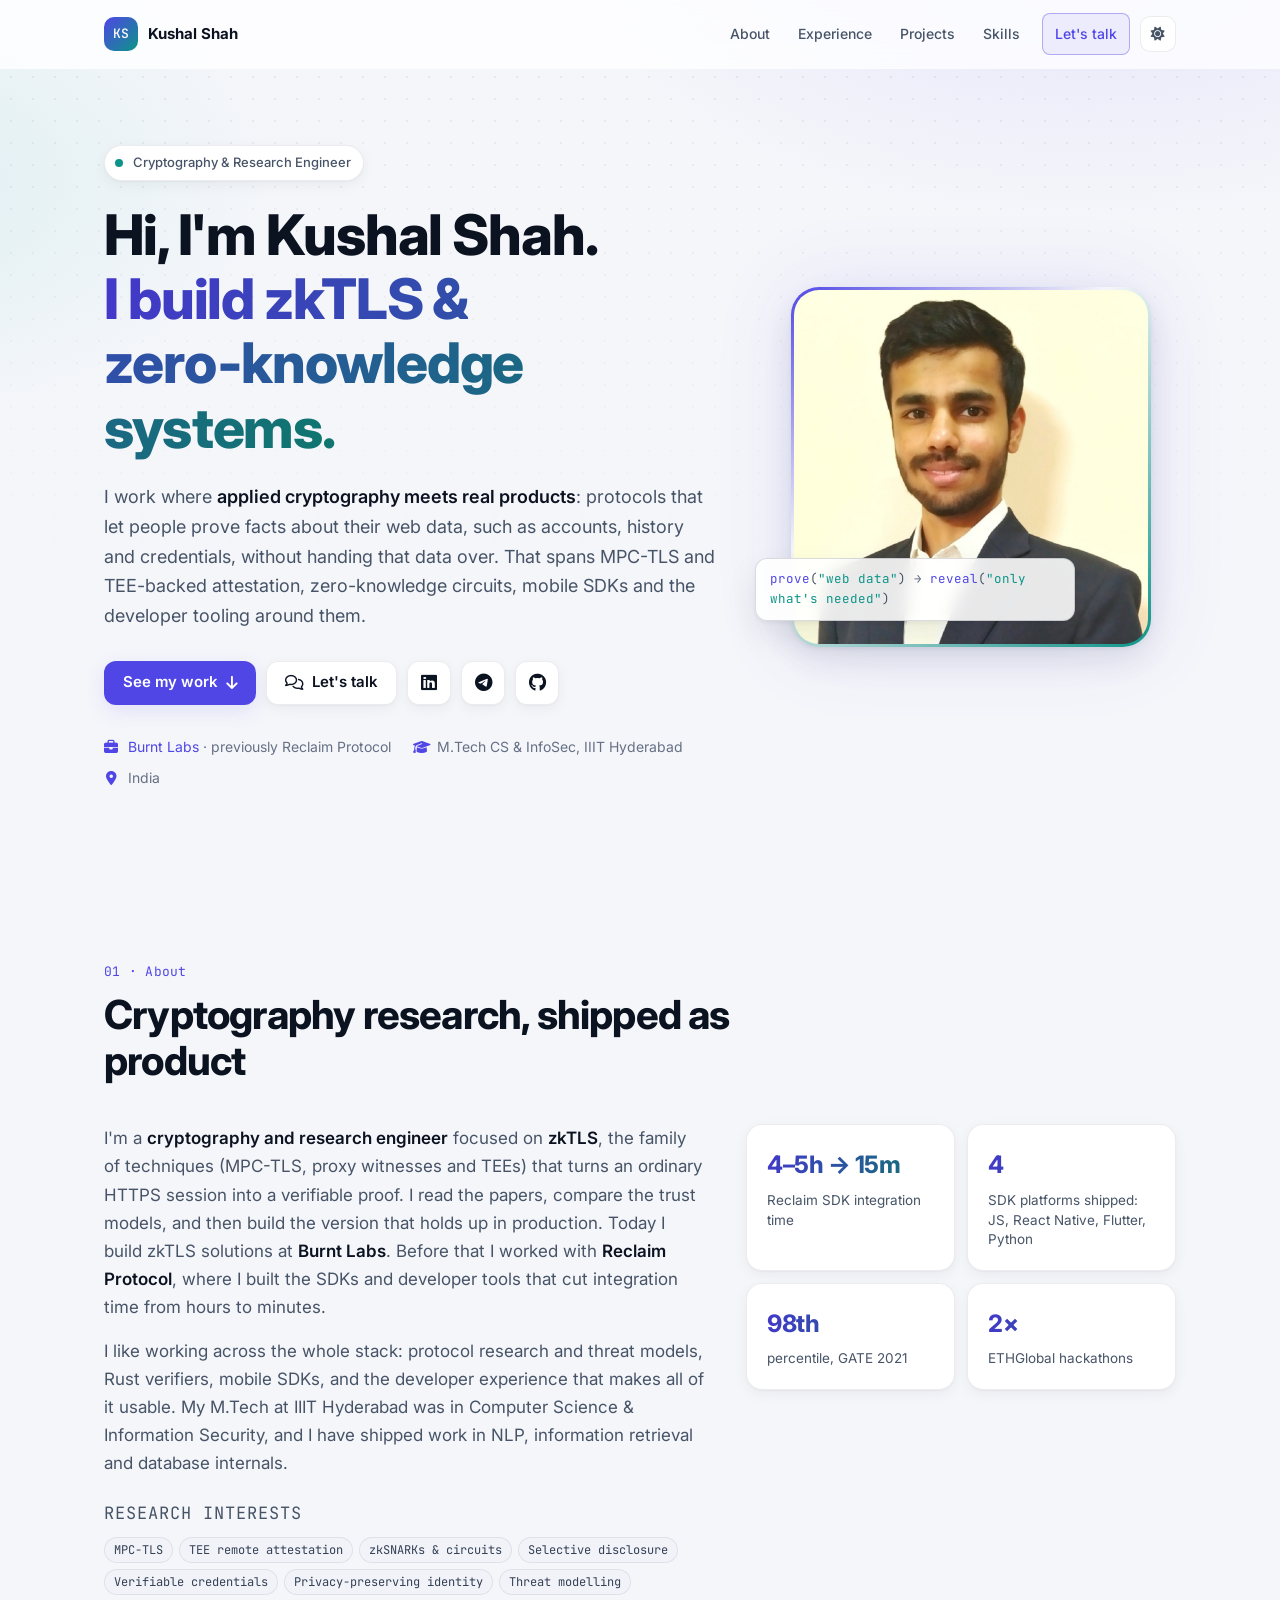
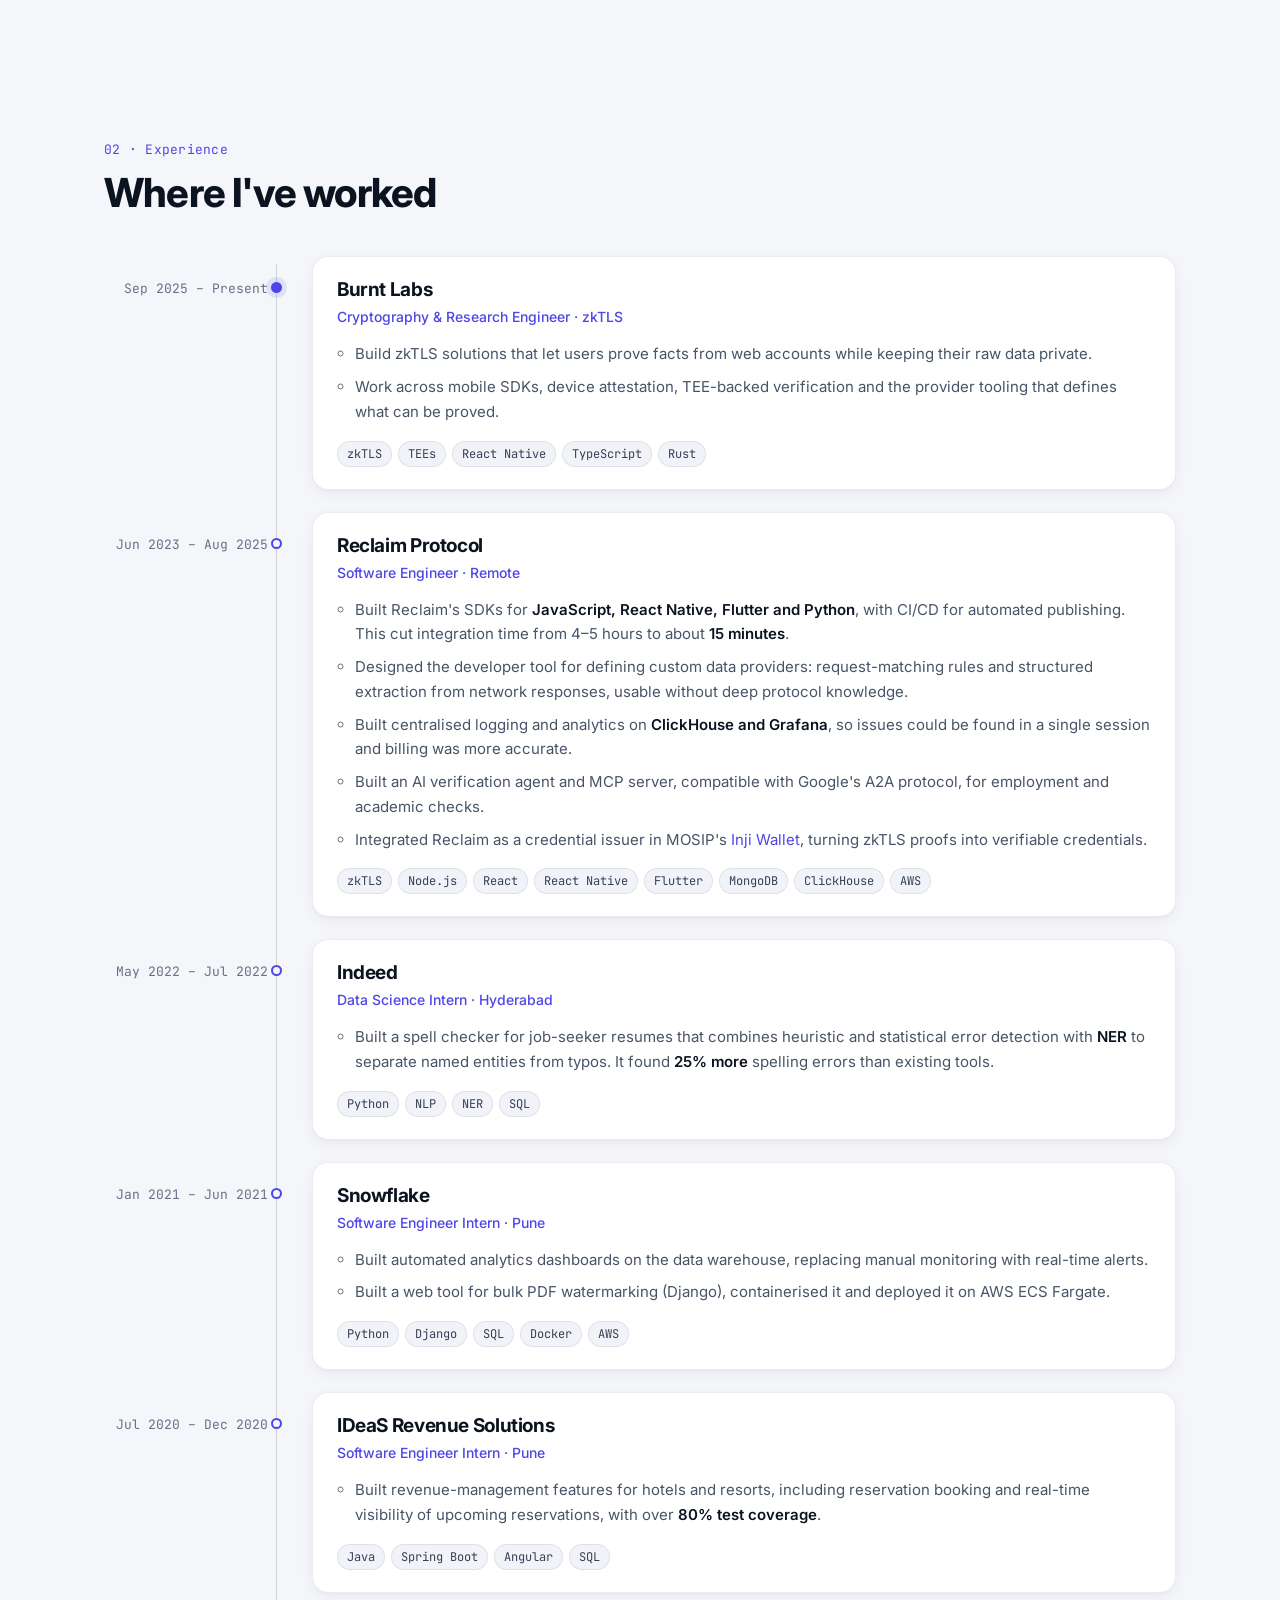
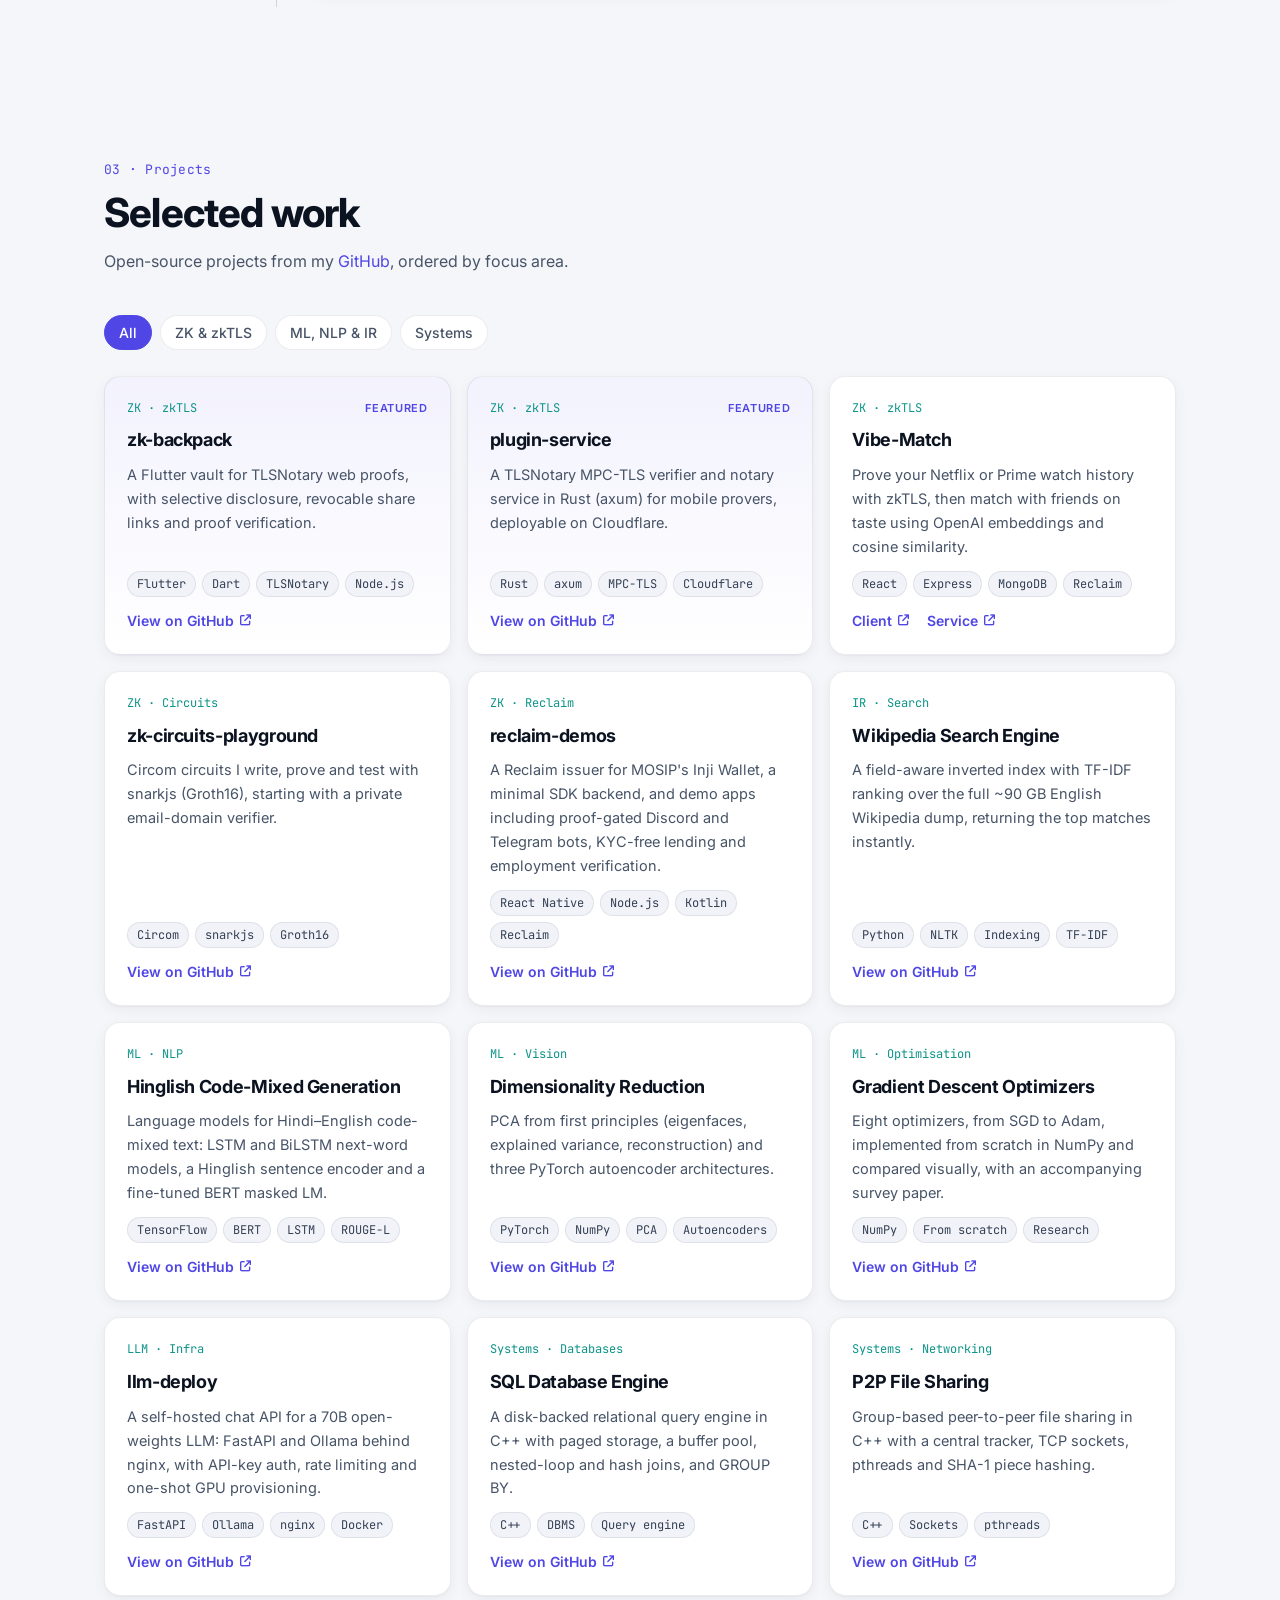
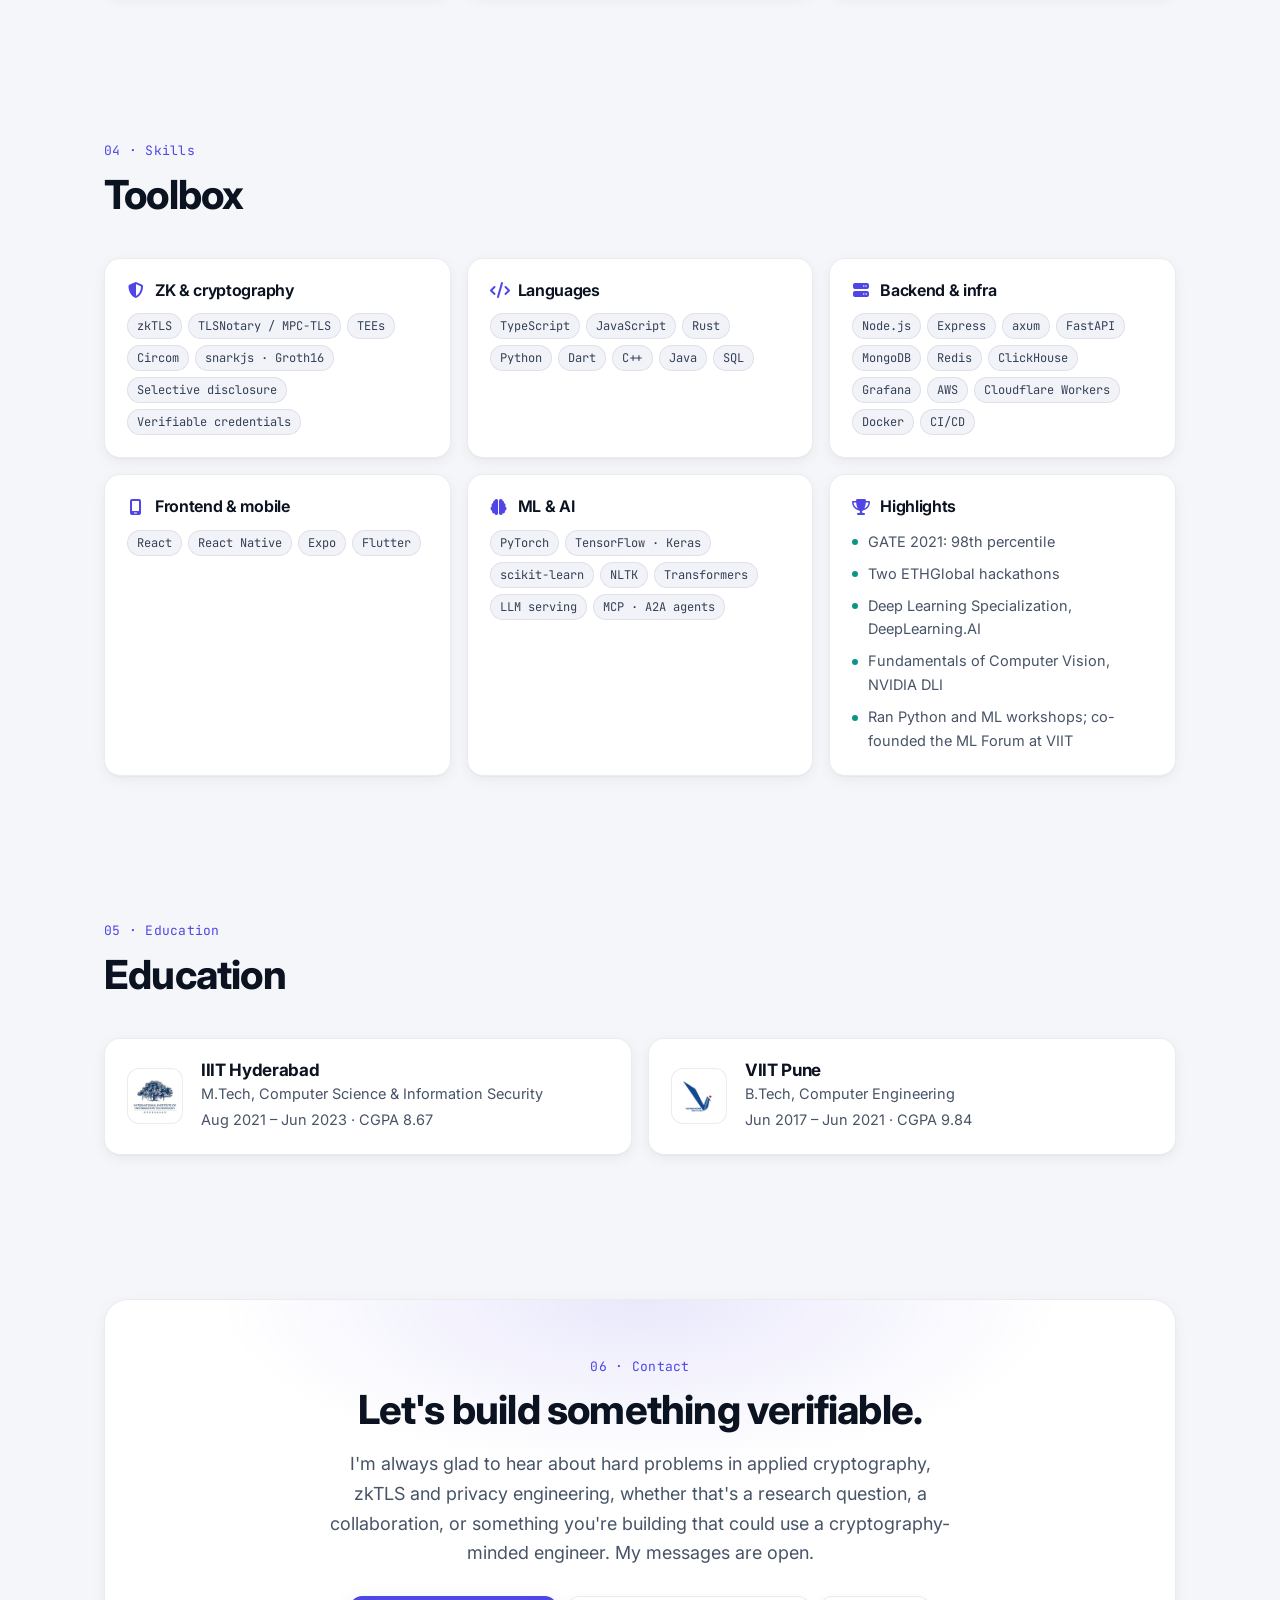
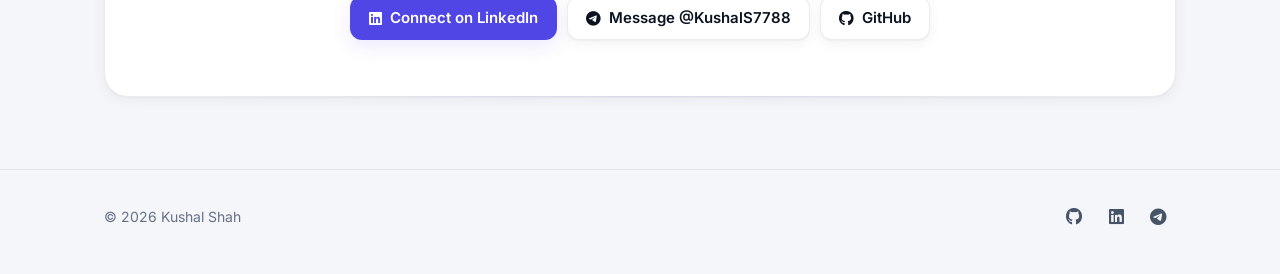
==== commit b62e204b: "Position as Cryptography & Research Engineer, exact dates, light-mode polish, SEO - Exact experience" ====
--- a/index.html
+++ b/index.html
@@ -3,18 +3,32 @@
 <head>
   <meta charset="utf-8">
   <meta name="viewport" content="width=device-width, initial-scale=1">
-  <title>Kushal Shah · zkTLS &amp; Zero-Knowledge Engineer</title>
-  <meta name="description" content="Kushal Shah builds zkTLS and zero-knowledge systems that let people prove facts about their web data without handing that data over. Burnt Labs, previously Reclaim Protocol. M.Tech CS &amp; Information Security, IIIT Hyderabad.">
+  <title>Kushal Shah · Cryptography &amp; Research Engineer (zkTLS, Zero-Knowledge)</title>
+  <meta name="description" content="Kushal Shah is a cryptography and research engineer building zkTLS and zero-knowledge systems: MPC-TLS, TEE-backed attestation, ZK circuits and privacy-preserving proofs of web data. Burnt Labs, previously Reclaim Protocol. M.Tech CS &amp; Information Security, IIIT Hyderabad.">
+  <meta name="robots" content="index, follow, max-image-preview:large">
   <meta name="author" content="Kushal Shah">
   <link rel="canonical" href="https://kushal7788.github.io/">
   <meta name="theme-color" content="#0a0c11">
 
   <meta property="og:type" content="website">
-  <meta property="og:title" content="Kushal Shah · zkTLS &amp; Zero-Knowledge Engineer">
-  <meta property="og:description" content="Building privacy-preserving proofs of web data. Burnt Labs · previously Reclaim Protocol · IIIT Hyderabad.">
+  <meta property="og:site_name" content="Kushal Shah">
+  <meta property="og:locale" content="en_US">
+  <meta property="og:title" content="Kushal Shah · Cryptography &amp; Research Engineer">
+  <meta property="og:description" content="Cryptography &amp; research engineer building zkTLS and zero-knowledge systems. Burnt Labs · previously Reclaim Protocol · IIIT Hyderabad.">
   <meta property="og:url" content="https://kushal7788.github.io/">
-  <meta property="og:image" content="https://kushal7788.github.io/assets/img/kushal-shah.jpg">
-  <meta name="twitter:card" content="summary">
+  <meta property="og:image" content="https://kushal7788.github.io/assets/img/og-card.png">
+  <meta property="og:image:width" content="1200">
+  <meta property="og:image:height" content="630">
+  <meta property="og:image:alt" content="Kushal Shah, Cryptography &amp; Research Engineer: zkTLS and zero-knowledge systems">
+  <meta name="twitter:card" content="summary_large_image">
+  <meta name="twitter:title" content="Kushal Shah · Cryptography &amp; Research Engineer">
+  <meta name="twitter:description" content="Building zkTLS and zero-knowledge systems: privacy-preserving proofs of web data.">
+  <meta name="twitter:image" content="https://kushal7788.github.io/assets/img/og-card.png">
+
+  <link rel="me" href="https://github.com/Kushal7788">
+  <link rel="me" href="https://www.linkedin.com/in/kushal-s/">
+  <link rel="me" href="https://t.me/KushalS7788">
+  <link rel="preload" as="image" href="assets/img/kushal-shah.jpg">
 
   <link rel="icon" href="assets/img/favicon.svg" type="image/svg+xml">
   <link rel="preconnect" href="https://fonts.googleapis.com">
@@ -31,6 +45,43 @@
       } catch (e) {}
     })();
   </script>
+  <script type="application/ld+json">
+  {
+    "@context": "https://schema.org",
+    "@graph": [
+      {
+        "@type": "Person",
+        "@id": "https://kushal7788.github.io/#person",
+        "name": "Kushal Shah",
+        "url": "https://kushal7788.github.io/",
+        "image": "https://kushal7788.github.io/assets/img/kushal-shah.jpg",
+        "jobTitle": "Cryptography & Research Engineer",
+        "description": "Cryptography and research engineer building zkTLS and zero-knowledge systems.",
+        "worksFor": { "@type": "Organization", "name": "Burnt Labs", "url": "https://github.com/burnt-labs" },
+        "alumniOf": [
+          { "@type": "CollegeOrUniversity", "name": "International Institute of Information Technology, Hyderabad" },
+          { "@type": "CollegeOrUniversity", "name": "Vishwakarma Institute of Information Technology, Pune" }
+        ],
+        "knowsAbout": ["Cryptography", "Applied cryptography", "zkTLS", "Zero-knowledge proofs", "MPC-TLS", "TLSNotary", "Trusted execution environments", "Remote attestation", "Circom", "zkSNARKs", "Verifiable credentials", "Privacy engineering", "Rust", "TypeScript", "React Native", "Machine learning"],
+        "sameAs": ["https://github.com/Kushal7788", "https://www.linkedin.com/in/kushal-s/", "https://t.me/KushalS7788"],
+        "address": { "@type": "PostalAddress", "addressCountry": "IN" }
+      },
+      {
+        "@type": "WebSite",
+        "@id": "https://kushal7788.github.io/#website",
+        "url": "https://kushal7788.github.io/",
+        "name": "Kushal Shah",
+        "inLanguage": "en",
+        "publisher": { "@id": "https://kushal7788.github.io/#person" }
+      },
+      {
+        "@type": "ProfilePage",
+        "url": "https://kushal7788.github.io/",
+        "mainEntity": { "@id": "https://kushal7788.github.io/#person" }
+      }
+    ]
+  }
+  </script>
 </head>
 
 <body>
@@ -50,7 +101,7 @@
         <li><a href="#experience">Experience</a></li>
         <li><a href="#projects">Projects</a></li>
         <li><a href="#skills">Skills</a></li>
-        <li><a href="#contact">Contact</a></li>
+        <li><a class="nav-cta" href="#contact">Let's talk</a></li>
         <li>
           <button class="theme-toggle" type="button" aria-label="Toggle colour theme">
             <i class="fa-solid fa-moon icon-dark" aria-hidden="true"></i>
@@ -64,29 +115,30 @@
   <main id="main">
     <!-- Hero -->
     <section class="hero container">
-      <div class="hero-text reveal">
-        <p class="eyebrow"><span class="pulse" aria-hidden="true"></span>Building at <a href="https://github.com/burnt-labs">Burnt Labs</a></p>
-        <h1>Hi, I'm Kushal.<br><span class="gradient-text">I build zkTLS &amp; zero-knowledge systems.</span></h1>
+      <div class="hero-text">
+        <p class="eyebrow"><span class="pulse" aria-hidden="true"></span>Cryptography &amp; Research Engineer</p>
+        <h1>Hi, I'm Kushal Shah.<br><span class="gradient-text">I build zkTLS &amp; zero&#8209;knowledge systems.</span></h1>
         <p class="lead">
-          I build infrastructure that lets people <strong>prove facts about their web data</strong>, such as accounts,
-          history and credentials, without handing that data over. That work spans MPC-TLS and TEE-backed verification,
-          mobile SDKs, Circom circuits and developer tooling.
+          I work where <strong>applied cryptography meets real products</strong>: protocols that let people prove facts about
+          their web data, such as accounts, history and credentials, without handing that data over. That spans MPC-TLS and TEE-backed
+          attestation, zero-knowledge circuits, mobile SDKs and the developer tooling around them.
         </p>
         <div class="hero-cta">
           <a class="btn btn-primary" href="#projects">See my work <i class="fa-solid fa-arrow-down" aria-hidden="true"></i></a>
-          <a class="btn btn-ghost" href="https://www.linkedin.com/in/kushal-s/" target="_blank" rel="noopener"><i class="fa-brands fa-linkedin" aria-hidden="true"></i> LinkedIn</a>
-          <a class="btn btn-ghost" href="https://t.me/KushalS7788" target="_blank" rel="noopener"><i class="fa-brands fa-telegram" aria-hidden="true"></i> Telegram</a>
+          <a class="btn btn-ghost" href="#contact"><i class="fa-regular fa-comments" aria-hidden="true"></i> Let's talk</a>
+          <a class="btn btn-icon" href="https://www.linkedin.com/in/kushal-s/" target="_blank" rel="noopener" aria-label="LinkedIn"><i class="fa-brands fa-linkedin" aria-hidden="true"></i></a>
+          <a class="btn btn-icon" href="https://t.me/KushalS7788" target="_blank" rel="noopener" aria-label="Telegram"><i class="fa-brands fa-telegram" aria-hidden="true"></i></a>
           <a class="btn btn-icon" href="https://github.com/Kushal7788" target="_blank" rel="noopener" aria-label="GitHub"><i class="fa-brands fa-github" aria-hidden="true"></i></a>
         </div>
         <ul class="hero-meta" aria-label="Highlights">
-          <li><i class="fa-solid fa-briefcase" aria-hidden="true"></i> Burnt Labs · previously Reclaim Protocol</li>
+          <li><i class="fa-solid fa-briefcase" aria-hidden="true"></i> <a href="https://github.com/burnt-labs" target="_blank" rel="noopener">Burnt Labs</a> · previously Reclaim Protocol</li>
           <li><i class="fa-solid fa-graduation-cap" aria-hidden="true"></i> M.Tech CS &amp; InfoSec, IIIT Hyderabad</li>
           <li><i class="fa-solid fa-location-dot" aria-hidden="true"></i> India</li>
         </ul>
       </div>
-      <div class="hero-photo reveal">
+      <div class="hero-photo">
         <div class="photo-ring">
-          <img src="assets/img/kushal-shah.jpg" width="560" height="560" alt="Portrait of Kushal Shah">
+          <img src="assets/img/kushal-shah.jpg" width="560" height="560" alt="Kushal Shah, cryptography and research engineer" fetchpriority="high">
         </div>
         <div class="code-chip" aria-hidden="true">
           <span class="c-key">prove</span>(<span class="c-str">"web data"</span>) <span class="c-op">→</span> <span class="c-key">reveal</span>(<span class="c-str">"only what's needed"</span>)
@@ -98,22 +150,28 @@
     <section id="about" class="section container">
       <div class="section-head reveal">
         <p class="kicker">01 · About</p>
-        <h2>Privacy-preserving proofs, from protocol to product</h2>
+        <h2>Cryptography research, shipped as product</h2>
       </div>
       <div class="about-grid">
         <div class="about-copy reveal">
           <p>
-            I'm a software engineer focused on <strong>zkTLS</strong>, the family of techniques (MPC-TLS, proxy
-            witnesses and TEEs) that turns an ordinary HTTPS session into a verifiable proof. Today I build zkTLS
+            I'm a <strong>cryptography and research engineer</strong> focused on <strong>zkTLS</strong>, the family of
+            techniques (MPC-TLS, proxy witnesses and TEEs) that turns an ordinary HTTPS session into a verifiable proof. I read
+            the papers, compare the trust models, and then build the version that holds up in production. Today I build zkTLS
             solutions at <strong>Burnt Labs</strong>. Before that I worked with <strong>Reclaim Protocol</strong>,
             where I built the SDKs and developer tools that cut integration time from hours to minutes.
           </p>
           <p>
-            I like working across the whole stack: protocol research and Rust verifiers, mobile SDKs, and
-            the developer experience that makes all of it usable. My M.Tech at IIIT Hyderabad was in Computer
+            I like working across the whole stack: protocol research and threat models, Rust verifiers,
+            mobile SDKs, and the developer experience that makes all of it usable. My M.Tech at IIIT Hyderabad was in Computer
             Science &amp; Information Security, and I have shipped work in NLP, information retrieval and
             database internals.
           </p>
+          <p class="interests-label">Research interests</p>
+          <ul class="tags interests" aria-label="Research interests">
+            <li>MPC-TLS</li><li>TEE remote attestation</li><li>zkSNARKs &amp; circuits</li><li>Selective disclosure</li>
+            <li>Verifiable credentials</li><li>Privacy-preserving identity</li><li>Threat modelling</li>
+          </ul>
         </div>
         <ul class="stat-grid reveal" aria-label="At a glance">
           <li class="stat"><span class="stat-num">4–5h → 15m</span><span class="stat-label">Reclaim SDK integration time</span></li>
@@ -134,12 +192,12 @@
       <ol class="timeline">
         <li class="t-item reveal">
           <div class="t-meta">
-            <span class="t-date">Present</span>
+            <span class="t-date">Sep 2025 – Present</span>
           </div>
           <article class="t-card">
             <header>
               <h3>Burnt Labs</h3>
-              <p class="t-role">zkTLS solutions</p>
+              <p class="t-role">Cryptography &amp; Research Engineer · zkTLS</p>
             </header>
             <ul>
               <li>Build zkTLS solutions that let users prove facts from web accounts while keeping their raw data private.</li>
@@ -151,7 +209,7 @@
 
         <li class="t-item reveal">
           <div class="t-meta">
-            <span class="t-date">From Jun 2023</span>
+            <span class="t-date">Jun 2023 – Aug 2025</span>
           </div>
           <article class="t-card">
             <header>
@@ -171,7 +229,7 @@
 
         <li class="t-item reveal">
           <div class="t-meta">
-            <span class="t-date">May – Jul 2022</span>
+            <span class="t-date">May 2022 – Jul 2022</span>
           </div>
           <article class="t-card">
             <header>
@@ -187,7 +245,7 @@
 
         <li class="t-item reveal">
           <div class="t-meta">
-            <span class="t-date">Jan – Jun 2021</span>
+            <span class="t-date">Jan 2021 – Jun 2021</span>
           </div>
           <article class="t-card">
             <header>
@@ -204,7 +262,7 @@
 
         <li class="t-item reveal">
           <div class="t-meta">
-            <span class="t-date">Jul – Dec 2020</span>
+            <span class="t-date">Jul 2020 – Dec 2020</span>
           </div>
           <article class="t-card">
             <header>
@@ -411,7 +469,7 @@
           <div>
             <h3>IIIT Hyderabad</h3>
             <p>M.Tech, Computer Science &amp; Information Security</p>
-            <p class="muted">2021 – 2023 · CGPA 8.67</p>
+            <p class="muted">Aug 2021 – Jun 2023 · CGPA 8.67</p>
           </div>
         </article>
         <article class="edu-card reveal">
@@ -419,7 +477,7 @@
           <div>
             <h3>VIIT Pune</h3>
             <p>B.Tech, Computer Engineering</p>
-            <p class="muted">2017 – 2021 · CGPA 9.84</p>
+            <p class="muted">Jun 2017 – Jun 2021 · CGPA 9.84</p>
           </div>
         </article>
       </div>
@@ -430,10 +488,10 @@
       <div class="contact-card reveal">
         <p class="kicker">06 · Contact</p>
         <h2>Let's build something verifiable.</h2>
-        <p class="lead">I'm happy to talk about zero knowledge, zkTLS, privacy engineering, or a role where these matter. The quickest way to reach me is LinkedIn or Telegram.</p>
+        <p class="lead">I'm always glad to hear about hard problems in applied cryptography, zkTLS and privacy engineering, whether that's a research question, a collaboration, or something you're building that could use a cryptography-minded engineer. My messages are open.</p>
         <div class="contact-actions">
           <a class="btn btn-primary" href="https://www.linkedin.com/in/kushal-s/" target="_blank" rel="noopener"><i class="fa-brands fa-linkedin" aria-hidden="true"></i> Connect on LinkedIn</a>
-          <a class="btn btn-ghost" href="https://t.me/KushalS7788" target="_blank" rel="noopener"><i class="fa-brands fa-telegram" aria-hidden="true"></i> @KushalS7788 on Telegram</a>
+          <a class="btn btn-ghost" href="https://t.me/KushalS7788" target="_blank" rel="noopener"><i class="fa-brands fa-telegram" aria-hidden="true"></i> Message @KushalS7788</a>
           <a class="btn btn-ghost" href="https://github.com/Kushal7788" target="_blank" rel="noopener"><i class="fa-brands fa-github" aria-hidden="true"></i> GitHub</a>
         </div>
       </div>
--- a/assets/css/main.css
+++ b/assets/css/main.css
@@ -23,44 +23,71 @@
   --maxw: 1120px;
   --font: "Inter", system-ui, -apple-system, "Segoe UI", Roboto, sans-serif;
   --mono: "JetBrains Mono", ui-monospace, SFMono-Regular, Menlo, monospace;
+  --card-shadow: none;
+  --tint-1: rgba(139, 147, 255, 0.20);
+  --tint-2: rgba(45, 212, 191, 0.08);
+  --grad-a: var(--accent);
+  --grad-b: var(--accent-2);
+  --header-bg: rgba(10, 12, 17, 0.72);
+  --dot: rgba(255, 255, 255, 0.045);
+  --tag-bg: var(--surface-2);
+  --tag-text: var(--muted);
   color-scheme: dark;
 }
 
 @media (prefers-color-scheme: light) {
   :root:not([data-theme="dark"]) {
-    --bg: #f7f8fb;
-    --bg-soft: #eef0f6;
+    --bg: #f5f6fa;
+    --bg-soft: #ffffff;
     --surface: #ffffff;
-    --surface-2: #f3f5fa;
-    --border: rgba(15, 23, 42, 0.09);
-    --border-strong: rgba(15, 23, 42, 0.16);
-    --text: #0f172a;
-    --muted: #4b5568;
-    --faint: #7a8496;
+    --surface-2: #f1f3f9;
+    --border: rgba(16, 24, 40, 0.08);
+    --border-strong: rgba(16, 24, 40, 0.15);
+    --text: #0b1220;
+    --muted: #475467;
+    --faint: #667085;
     --accent: #4f46e5;
     --accent-2: #0d9488;
     --accent-ink: #ffffff;
-    --glow: rgba(79, 70, 229, 0.14);
-    --shadow: 0 10px 30px rgba(15, 23, 42, 0.08);
+    --glow: rgba(79, 70, 229, 0.12);
+    --shadow: 0 2px 4px rgba(16, 24, 40, 0.05), 0 14px 32px rgba(16, 24, 40, 0.09);
+    --card-shadow: 0 1px 2px rgba(16, 24, 40, 0.04), 0 4px 14px rgba(16, 24, 40, 0.05);
+    --tint-1: rgba(99, 102, 241, 0.13);
+    --tint-2: rgba(20, 184, 166, 0.10);
+    --grad-a: #4338ca;
+    --grad-b: #0f766e;
+    --header-bg: rgba(255, 255, 255, 0.78);
+    --dot: rgba(16, 24, 40, 0.07);
+    --tag-bg: #f1f3f9;
+    --tag-text: #344054;
     color-scheme: light;
   }
 }
 
 :root[data-theme="light"] {
-  --bg: #f7f8fb;
-  --bg-soft: #eef0f6;
+  --bg: #f5f6fa;
+  --bg-soft: #ffffff;
   --surface: #ffffff;
-  --surface-2: #f3f5fa;
-  --border: rgba(15, 23, 42, 0.09);
-  --border-strong: rgba(15, 23, 42, 0.16);
-  --text: #0f172a;
-  --muted: #4b5568;
-  --faint: #7a8496;
+  --surface-2: #f1f3f9;
+  --border: rgba(16, 24, 40, 0.08);
+  --border-strong: rgba(16, 24, 40, 0.15);
+  --text: #0b1220;
+  --muted: #475467;
+  --faint: #667085;
   --accent: #4f46e5;
   --accent-2: #0d9488;
   --accent-ink: #ffffff;
-  --glow: rgba(79, 70, 229, 0.14);
-  --shadow: 0 10px 30px rgba(15, 23, 42, 0.08);
+  --glow: rgba(79, 70, 229, 0.12);
+  --shadow: 0 2px 4px rgba(16, 24, 40, 0.05), 0 14px 32px rgba(16, 24, 40, 0.09);
+  --card-shadow: 0 1px 2px rgba(16, 24, 40, 0.04), 0 4px 14px rgba(16, 24, 40, 0.05);
+  --tint-1: rgba(99, 102, 241, 0.13);
+  --tint-2: rgba(20, 184, 166, 0.10);
+  --grad-a: #4338ca;
+  --grad-b: #0f766e;
+  --header-bg: rgba(255, 255, 255, 0.78);
+  --dot: rgba(16, 24, 40, 0.07);
+  --tag-bg: #f1f3f9;
+  --tag-text: #344054;
   color-scheme: light;
 }
 
@@ -78,12 +105,19 @@
   line-height: 1.65;
   color: var(--text);
   background:
-    radial-gradient(900px 520px at 85% -10%, var(--glow), transparent 60%),
-    radial-gradient(700px 420px at -10% 20%, rgba(45, 212, 191, 0.08), transparent 60%),
+    radial-gradient(900px 520px at 85% -10%, var(--tint-1), transparent 60%),
+    radial-gradient(700px 420px at -10% 20%, var(--tint-2), transparent 60%),
     var(--bg);
   background-attachment: fixed;
   -webkit-font-smoothing: antialiased;
   overflow-x: hidden;
+}
+body::before {
+  content: ""; position: fixed; inset: 0; z-index: -1; pointer-events: none;
+  background-image: radial-gradient(var(--dot) 1px, transparent 1px);
+  background-size: 22px 22px;
+  -webkit-mask-image: linear-gradient(to bottom, #000 0%, transparent 70%);
+  mask-image: linear-gradient(to bottom, #000 0%, transparent 70%);
 }
 
 img { max-width: 100%; display: block; }
@@ -110,7 +144,7 @@
   position: sticky; top: 0; z-index: 50;
   backdrop-filter: saturate(160%) blur(14px);
   -webkit-backdrop-filter: saturate(160%) blur(14px);
-  background: color-mix(in srgb, var(--bg) 72%, transparent);
+  background: var(--header-bg);
   border-bottom: 1px solid transparent;
   transition: border-color 0.2s ease;
 }
@@ -133,6 +167,12 @@
   color: var(--muted); font-size: 14px; font-weight: 500;
 }
 .nav-links a:hover, .nav-links a.active { color: var(--text); background: var(--surface-2); text-decoration: none; }
+
+.nav-links a.nav-cta {
+  margin-left: 6px; color: var(--accent); border: 1px solid color-mix(in srgb, var(--accent) 40%, transparent);
+  background: color-mix(in srgb, var(--accent) 8%, transparent);
+}
+.nav-links a.nav-cta:hover { color: var(--accent-ink); background: var(--accent); border-color: var(--accent); }
 
 .theme-toggle {
   display: grid; place-items: center; width: 36px; height: 36px; margin-left: 6px;
@@ -166,15 +206,16 @@
 .btn:hover { text-decoration: none; transform: translateY(-1px); }
 .btn-primary { background: var(--accent); color: var(--accent-ink); box-shadow: 0 6px 20px var(--glow); }
 .btn-primary:hover { filter: brightness(1.06); }
-.btn-ghost { background: var(--surface); color: var(--text); border-color: var(--border); }
+.btn-ghost { background: var(--surface); color: var(--text); border-color: var(--border); box-shadow: var(--card-shadow); }
 .btn-ghost:hover { border-color: var(--border-strong); }
-.btn-icon { width: 44px; justify-content: center; padding: 0; background: var(--surface); color: var(--text); border-color: var(--border); font-size: 18px; }
+.btn-icon { width: 44px; justify-content: center; padding: 0; background: var(--surface); color: var(--text); border-color: var(--border); font-size: 18px; box-shadow: var(--card-shadow); }
+.btn-icon:hover { color: var(--accent); border-color: var(--border-strong); }
 
 .tags { display: flex; flex-wrap: wrap; gap: 6px; list-style: none; }
 .tags li {
   font-family: var(--mono); font-size: 12px; line-height: 1;
   padding: 6px 9px; border-radius: 999px;
-  color: var(--muted); background: var(--surface-2); border: 1px solid var(--border);
+  color: var(--tag-text); background: var(--tag-bg); border: 1px solid var(--border);
 }
 
 .chip {
@@ -188,20 +229,21 @@
 
 /* ---------- Hero ---------- */
 .hero {
-  display: grid; grid-template-columns: 1.35fr 1fr; align-items: center; gap: 56px;
-  min-height: calc(100vh - 68px); padding-top: 48px; padding-bottom: 72px;
+  display: grid; grid-template-columns: 1.5fr 1fr; align-items: center; gap: 48px;
+  min-height: min(calc(100vh - 68px), 820px); padding-top: 48px; padding-bottom: 72px;
 }
 .eyebrow {
   display: inline-flex; align-items: center; gap: 10px; margin: 0 0 22px;
   padding: 6px 12px 6px 10px; border-radius: 999px; font-size: 13px; font-weight: 500;
   color: var(--muted); background: var(--surface); border: 1px solid var(--border);
+  box-shadow: var(--card-shadow);
 }
 .pulse { width: 8px; height: 8px; border-radius: 50%; background: var(--accent-2); box-shadow: 0 0 0 0 rgba(45, 212, 191, 0.6); animation: pulse 2s infinite; }
 @keyframes pulse { 0% { box-shadow: 0 0 0 0 rgba(45, 212, 191, 0.55); } 70% { box-shadow: 0 0 0 8px rgba(45, 212, 191, 0); } 100% { box-shadow: 0 0 0 0 rgba(45, 212, 191, 0); } }
 
-.hero h1 { font-size: clamp(36px, 5.2vw, 60px); font-weight: 800; }
+.hero h1 { font-size: clamp(34px, 4.6vw, 56px); font-weight: 800; }
 .gradient-text {
-  background: linear-gradient(100deg, var(--accent), var(--accent-2));
+  background: linear-gradient(100deg, var(--grad-a), var(--grad-b));
   -webkit-background-clip: text; background-clip: text; color: transparent;
 }
 .lead { font-size: 18px; color: var(--muted); max-width: 620px; margin: 22px 0 0; }
@@ -238,30 +280,33 @@
 /* About */
 .about-grid { display: grid; grid-template-columns: 1.4fr 1fr; gap: 40px; align-items: start; }
 .about-copy p { color: var(--muted); font-size: 17px; margin: 0 0 16px; }
+.interests-label { font-family: var(--mono); font-size: 12.5px; color: var(--faint); margin: 22px 0 10px !important; text-transform: uppercase; letter-spacing: 0.06em; }
 .stat-grid { display: grid; grid-template-columns: 1fr 1fr; gap: 12px; list-style: none; }
 .stat {
   padding: 20px; border-radius: var(--radius); background: var(--surface); border: 1px solid var(--border);
+  box-shadow: var(--card-shadow);
   display: flex; flex-direction: column; gap: 6px;
 }
-.stat-num { font-size: 24px; font-weight: 750; letter-spacing: -0.02em; background: linear-gradient(100deg, var(--accent), var(--accent-2)); -webkit-background-clip: text; background-clip: text; color: transparent; }
+.stat-num { font-size: 24px; font-weight: 750; letter-spacing: -0.02em; background: linear-gradient(100deg, var(--grad-a), var(--grad-b)); -webkit-background-clip: text; background-clip: text; color: transparent; }
 .stat-label { font-size: 13.5px; color: var(--muted); line-height: 1.45; }
 
 /* Experience timeline */
 .timeline { list-style: none; position: relative; padding: 0; margin: 0; }
-.timeline::before { content: ""; position: absolute; left: 150px; top: 8px; bottom: 8px; width: 1px; background: var(--border-strong); }
-.t-item { display: grid; grid-template-columns: 150px 1fr; gap: 36px; position: relative; padding-bottom: 22px; }
+.timeline::before { content: ""; position: absolute; left: 172px; top: 8px; bottom: 8px; width: 1px; background: var(--border-strong); }
+.t-item { display: grid; grid-template-columns: 172px 1fr; gap: 36px; position: relative; padding-bottom: 22px; }
 .t-item::before {
-  content: ""; position: absolute; left: 145px; top: 26px; width: 11px; height: 11px; border-radius: 50%;
+  content: ""; position: absolute; left: 167px; top: 26px; width: 11px; height: 11px; border-radius: 50%;
   background: var(--bg); border: 2px solid var(--accent);
 }
 .t-item:first-child::before { background: var(--accent); box-shadow: 0 0 0 5px var(--glow); }
 .t-meta { padding-top: 18px; text-align: right; padding-right: 8px; }
-.t-date { font-family: var(--mono); font-size: 13px; color: var(--faint); }
+.t-date { font-family: var(--mono); font-size: 13px; color: var(--faint); white-space: nowrap; }
 .t-card {
   padding: 22px 24px; border-radius: var(--radius); background: var(--surface); border: 1px solid var(--border);
-  transition: border-color 0.2s ease, transform 0.2s ease;
-}
-.t-card:hover { border-color: var(--border-strong); }
+  box-shadow: var(--card-shadow);
+  transition: border-color 0.2s ease, box-shadow 0.2s ease;
+}
+.t-card:hover { border-color: var(--border-strong); box-shadow: var(--shadow); }
 .t-card h3 { font-size: 19px; font-weight: 700; }
 .t-card h3 a { color: var(--text); }
 .t-role { margin: 4px 0 14px; color: var(--accent); font-size: 14px; font-weight: 500; }
@@ -274,6 +319,7 @@
 .p-card {
   display: flex; flex-direction: column; gap: 12px; padding: 22px;
   border-radius: var(--radius); background: var(--surface); border: 1px solid var(--border);
+  box-shadow: var(--card-shadow);
   transition: transform 0.2s ease, border-color 0.2s ease, box-shadow 0.2s ease;
 }
 .p-card:hover { transform: translateY(-3px); border-color: var(--border-strong); box-shadow: var(--shadow); }
@@ -290,7 +336,7 @@
 
 /* Skills */
 .skills-grid { display: grid; grid-template-columns: repeat(3, 1fr); gap: 16px; }
-.skill-card { padding: 22px; border-radius: var(--radius); background: var(--surface); border: 1px solid var(--border); }
+.skill-card { padding: 22px; border-radius: var(--radius); background: var(--surface); border: 1px solid var(--border); box-shadow: var(--card-shadow); }
 .skill-card h3 { font-size: 16px; font-weight: 650; margin-bottom: 14px; display: flex; align-items: center; gap: 10px; }
 .skill-card h3 i { color: var(--accent); width: 18px; text-align: center; }
 .plain { list-style: none; display: grid; gap: 8px; color: var(--muted); font-size: 14.5px; }
@@ -299,8 +345,8 @@
 
 /* Education */
 .edu-grid { display: grid; grid-template-columns: 1fr 1fr; gap: 16px; }
-.edu-card { display: flex; gap: 18px; align-items: center; padding: 22px; border-radius: var(--radius); background: var(--surface); border: 1px solid var(--border); }
-.edu-card img { width: 56px; height: 56px; border-radius: 12px; object-fit: contain; background: #fff; padding: 4px; flex-shrink: 0; }
+.edu-card { display: flex; gap: 18px; align-items: center; padding: 22px; border-radius: var(--radius); background: var(--surface); border: 1px solid var(--border); box-shadow: var(--card-shadow); }
+.edu-card img { width: 56px; height: 56px; border-radius: 12px; object-fit: contain; background: #fff; padding: 4px; flex-shrink: 0; border: 1px solid var(--border); }
 .edu-card h3 { font-size: 17px; font-weight: 700; }
 .edu-card p { margin: 2px 0 0; color: var(--muted); font-size: 14.5px; }
 
@@ -311,6 +357,7 @@
     radial-gradient(600px 240px at 50% 0%, var(--glow), transparent 70%),
     var(--surface);
   border: 1px solid var(--border);
+  box-shadow: var(--card-shadow);
 }
 .contact-card .lead { margin: 16px auto 0; }
 .contact-actions { display: flex; flex-wrap: wrap; justify-content: center; gap: 10px; margin-top: 28px; }
@@ -369,7 +416,7 @@
   .section { padding: 64px 16px; }
   .project-grid, .skills-grid, .edu-grid, .stat-grid { grid-template-columns: 1fr; }
   .lead { font-size: 16.5px; }
-  .hero-cta .btn { flex: 1 1 auto; justify-content: center; }
+  .hero-cta .btn:not(.btn-icon) { flex: 1 1 auto; justify-content: center; }
   .contact-card { padding: 40px 20px; }
   .contact-actions .btn { width: 100%; justify-content: center; }
   .footer-inner { flex-direction: column-reverse; }
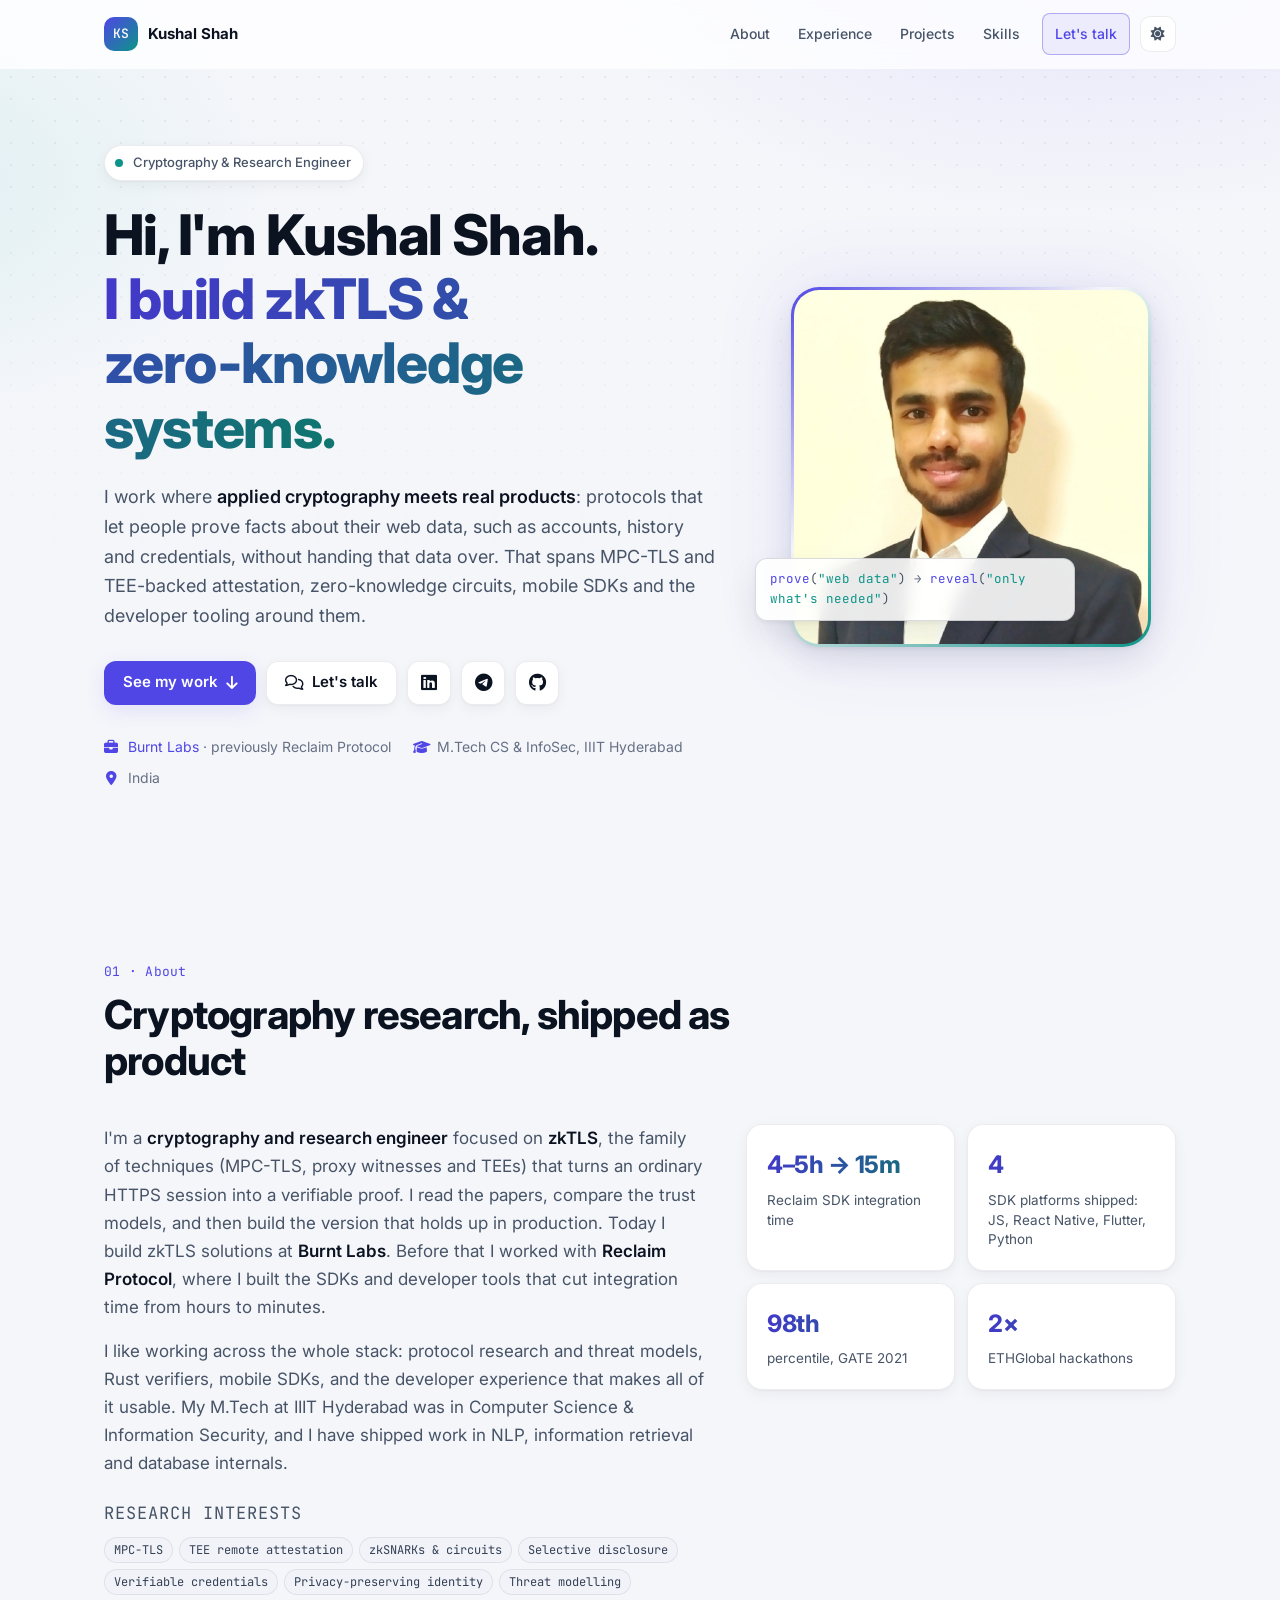
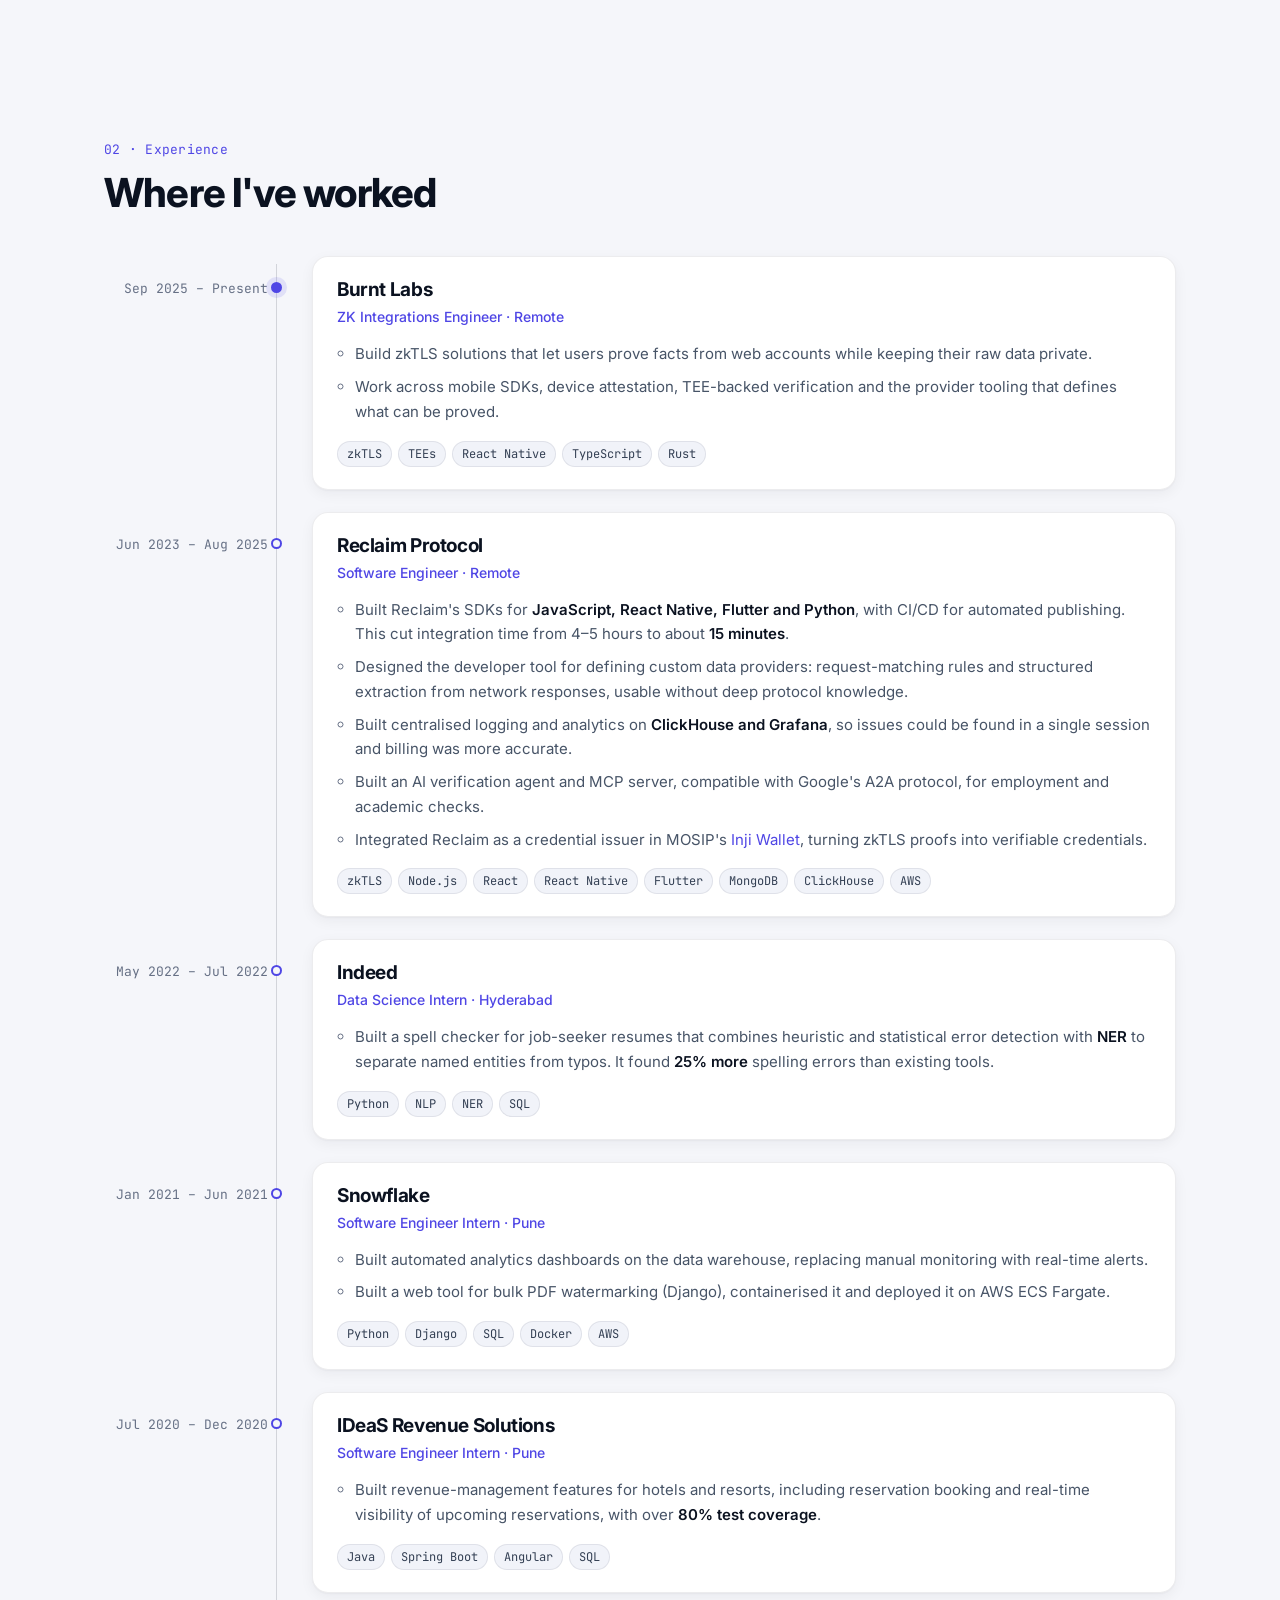
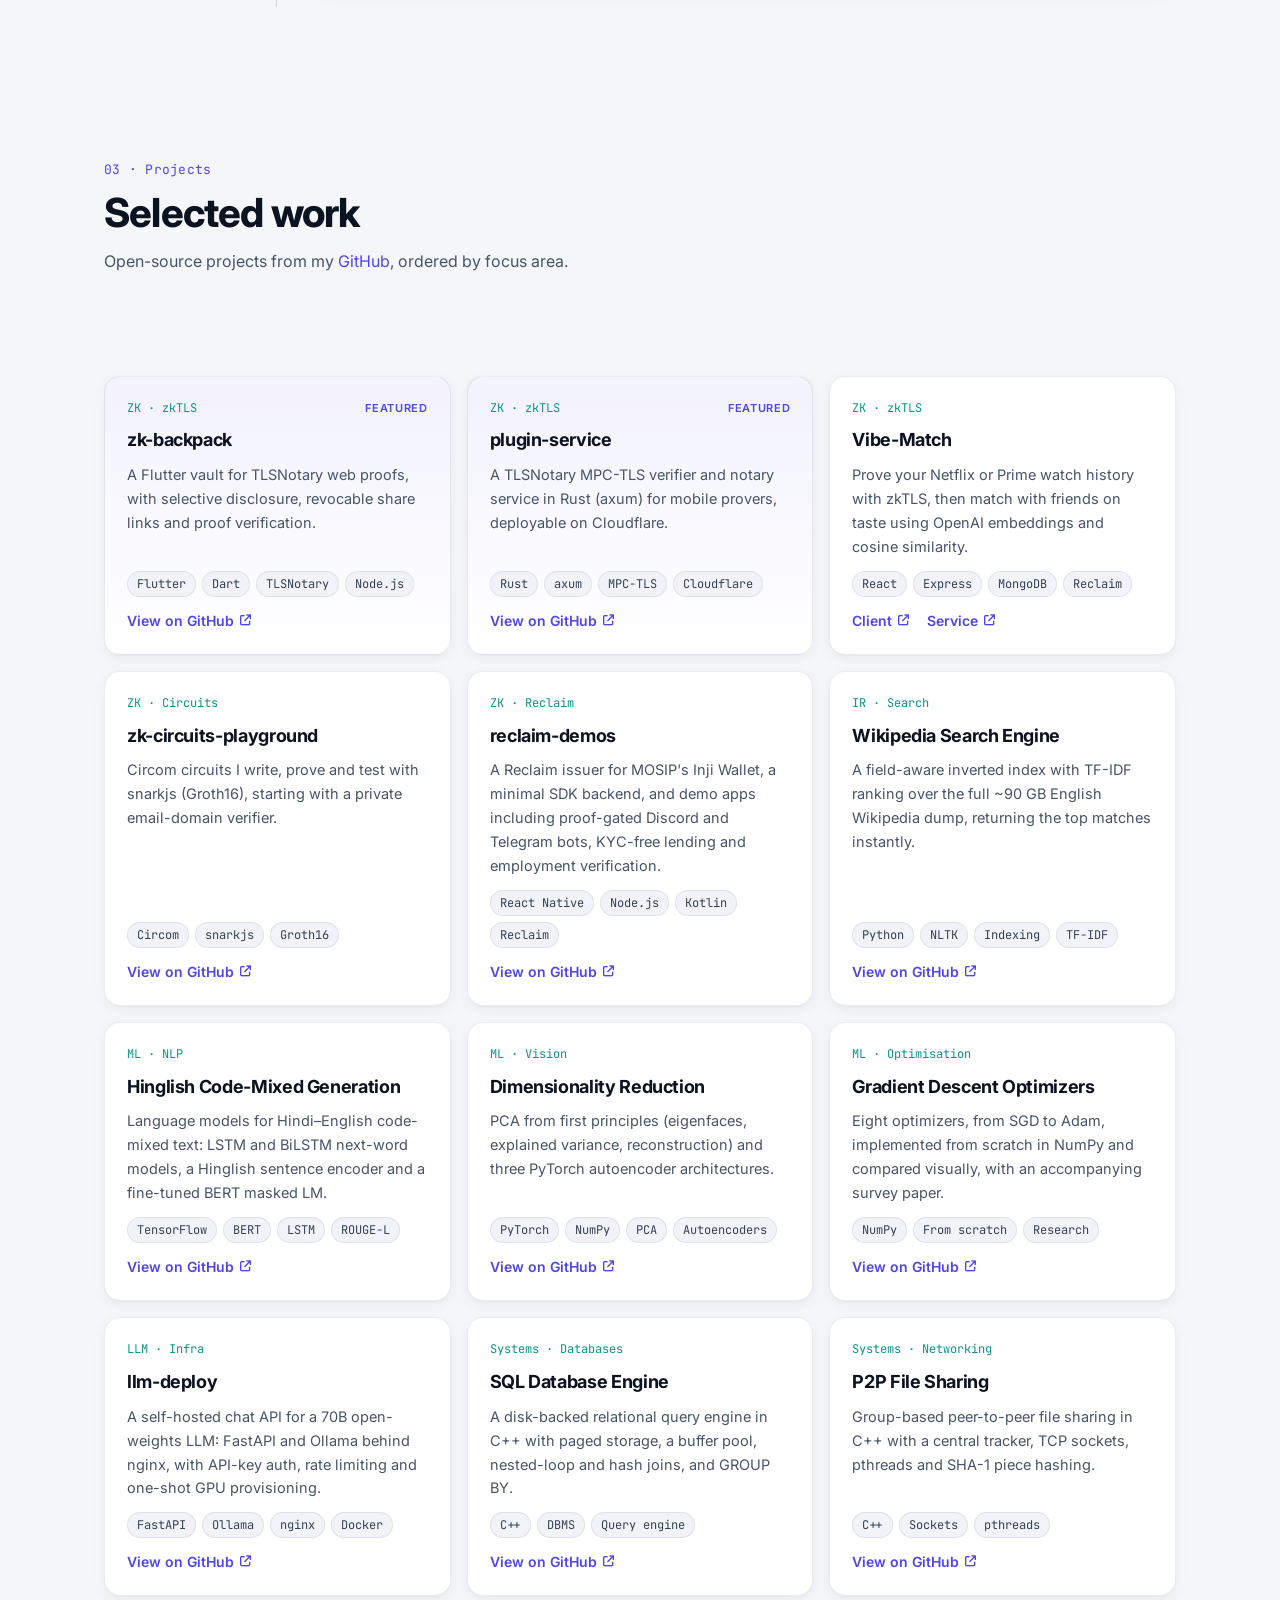
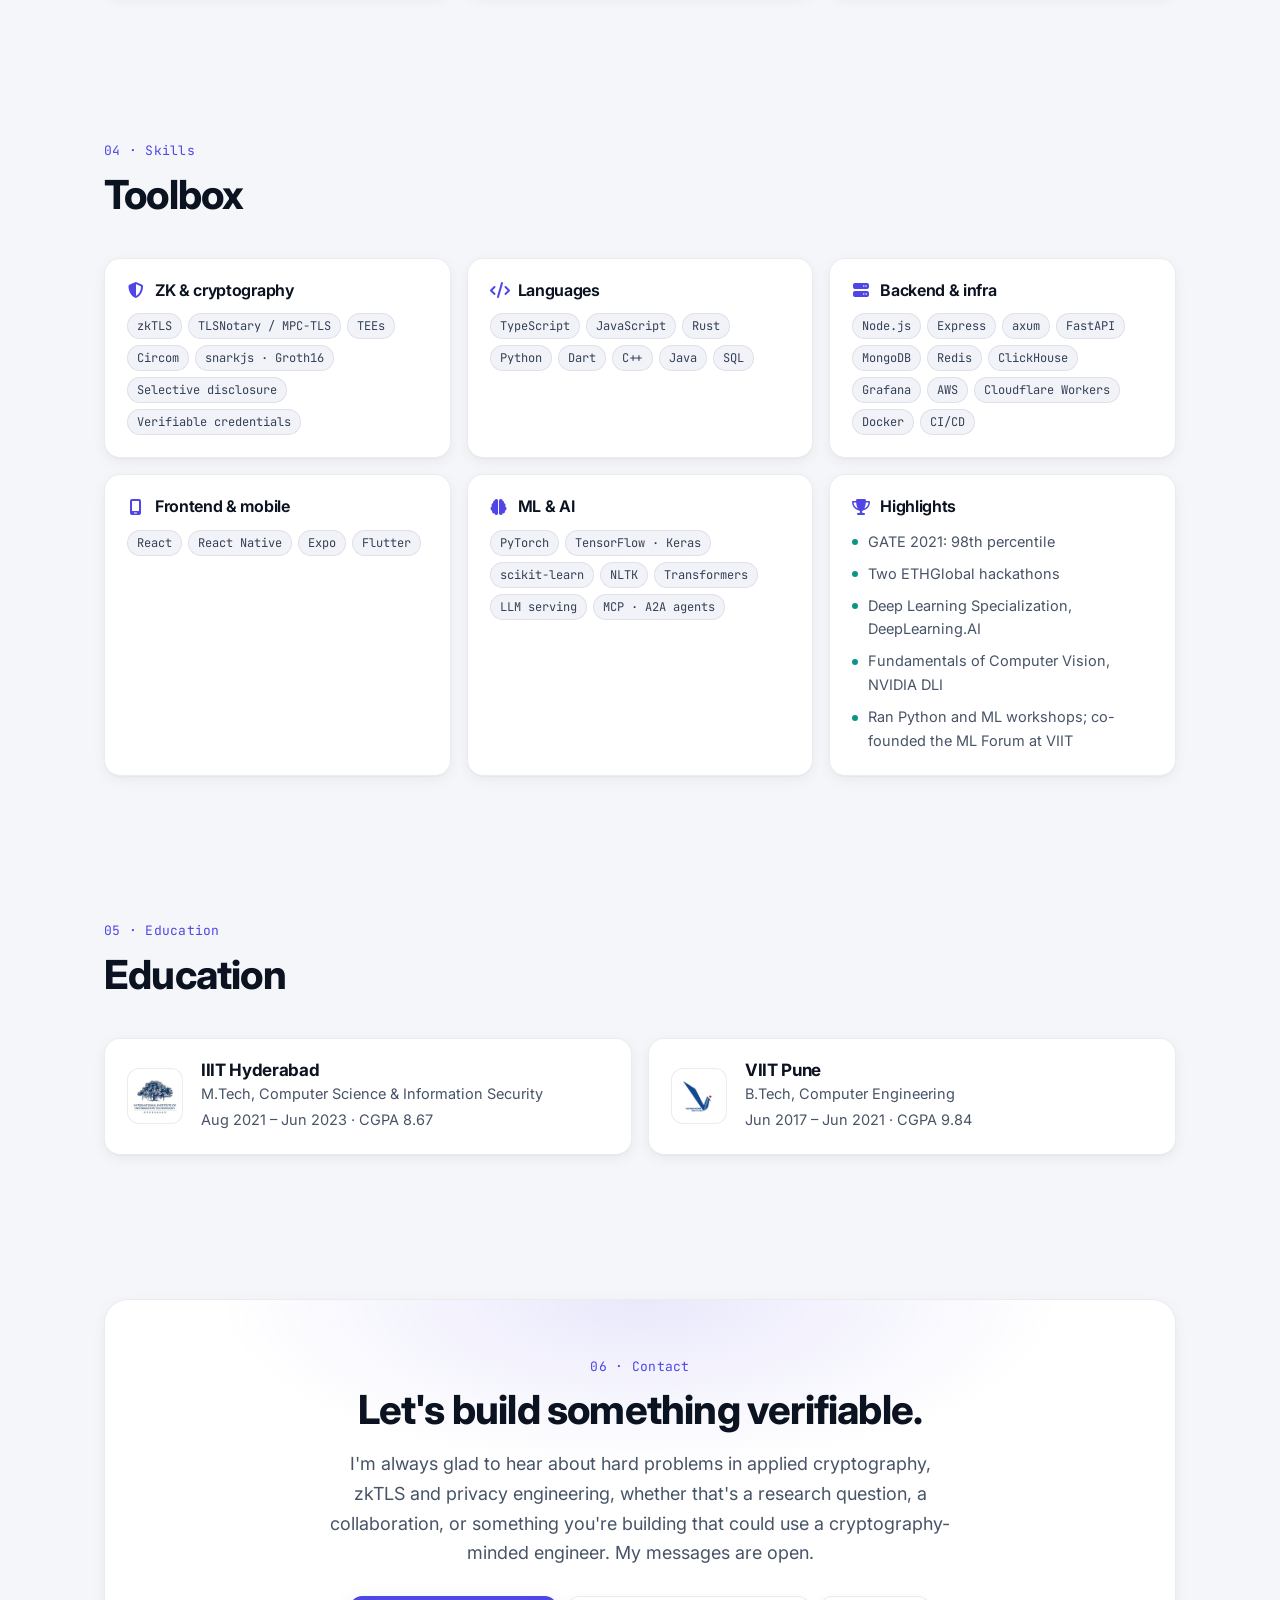
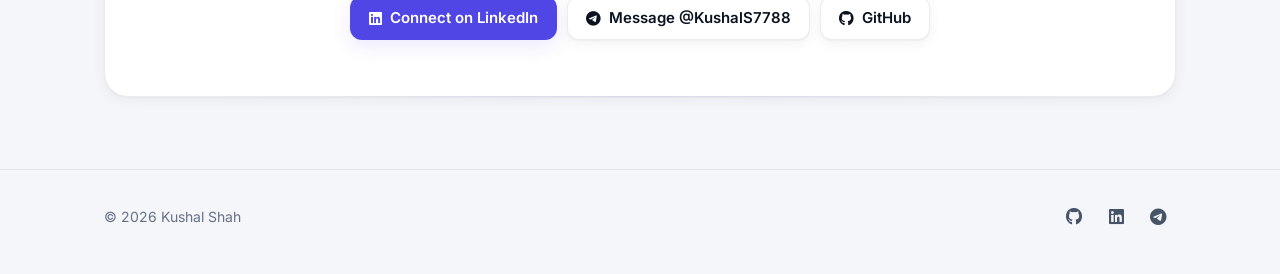
==== commit 54e146fc: "Use official Burnt Labs title (ZK Integrations Engineer) in experience Co-Authored-By: Claude Opus 5" ====
--- a/index.html
+++ b/index.html
@@ -7,6 +7,7 @@
   <meta name="description" content="Kushal Shah is a cryptography and research engineer building zkTLS and zero-knowledge systems: MPC-TLS, TEE-backed attestation, ZK circuits and privacy-preserving proofs of web data. Burnt Labs, previously Reclaim Protocol. M.Tech CS &amp; Information Security, IIIT Hyderabad.">
   <meta name="robots" content="index, follow, max-image-preview:large">
   <meta name="author" content="Kushal Shah">
+  <meta name="google-site-verification" content="ipfyYJmmgkEkWcK4fWCfn-H4oO_ifF85xINYObjtfyE" />
   <link rel="canonical" href="https://kushal7788.github.io/">
   <meta name="theme-color" content="#0a0c11">
 
@@ -197,7 +198,7 @@
           <article class="t-card">
             <header>
               <h3>Burnt Labs</h3>
-              <p class="t-role">Cryptography &amp; Research Engineer · zkTLS</p>
+              <p class="t-role">ZK Integrations Engineer · Remote</p>
             </header>
             <ul>
               <li>Build zkTLS solutions that let users prove facts from web accounts while keeping their raw data private.</li>
